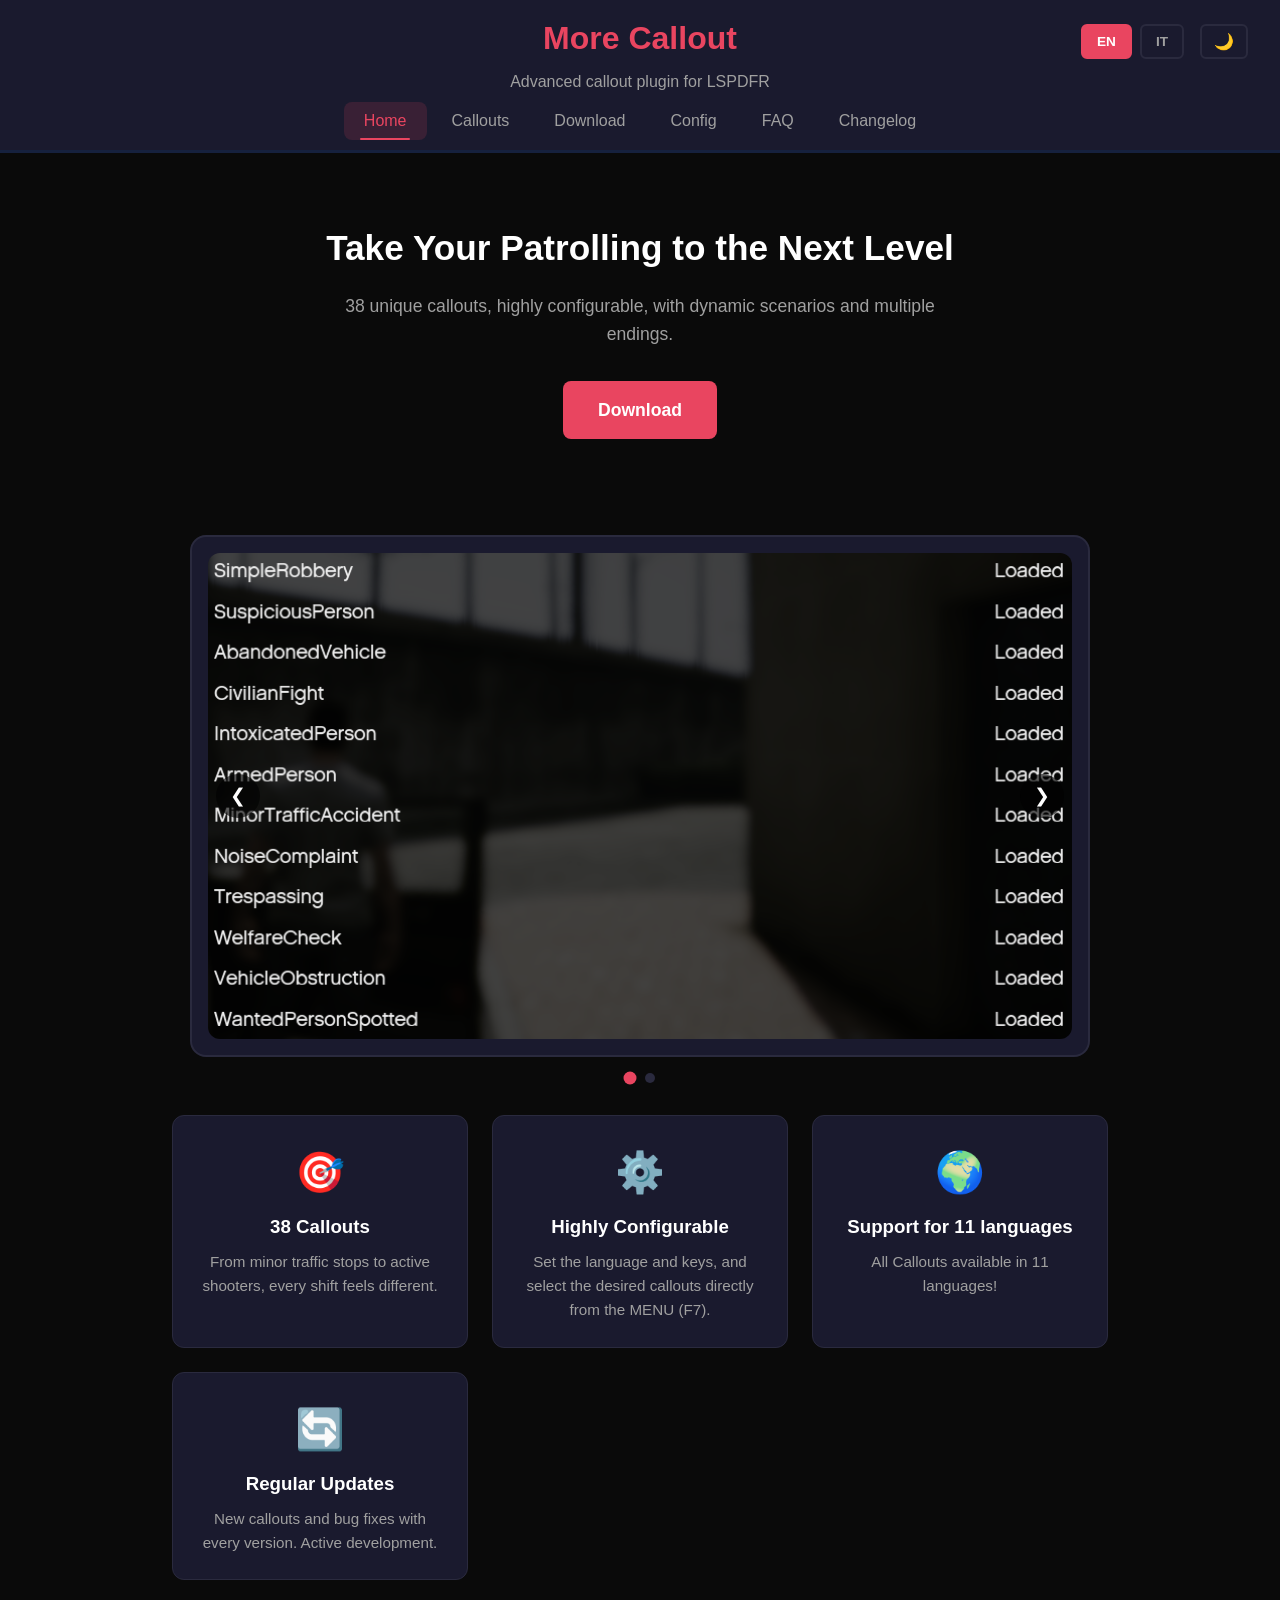
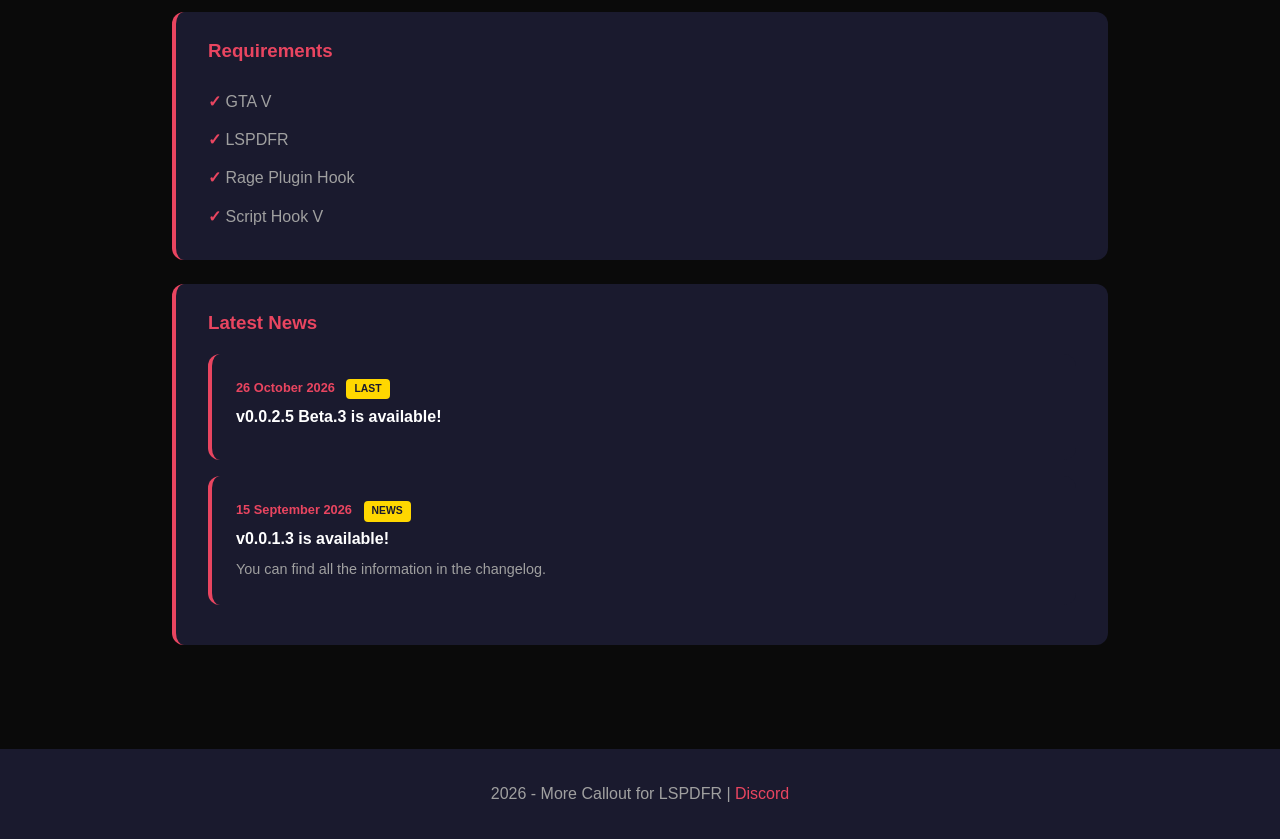
==== index.html @ 0a447006 "Update index.html" ====
<!DOCTYPE html>
<html lang="en">
<head>
    <meta charset="UTF-8">
    <meta name="viewport" content="width=device-width, initial-scale=1.0">
    <title>More Callout - LSPDFR Plugin</title>
    <link rel="icon" href="data:image/svg+xml,<svg xmlns='http://www.w3.org/2000/svg' viewBox='0 0 100 100'><text y='.9em' font-size='90'>🚔</text></svg>">
    <style>
        * { margin: 0; padding: 0; box-sizing: border-box; }
        :root {
            --bg-dark: #0a0a0a;
            --bg-card: #1a1a2e;
            --accent: #e94560;
            --accent-hover: #c73e54;
            --gold: #ffd700;
            --text: #e0e0e0;
            --text-muted: #a0a0a0;
            --border: #2a2a3e;
            --beta-warning: #f59e0b;
            --stable-green: #22c55e;
            --bg-light: #f5f5f7;
            --card-light: #ffffff;
            --text-light: #1a1a2e;
            --text-muted-light: #6b7280;
            --border-light: #e5e7eb;
        }
        [data-theme="light"] {
            --bg-dark: var(--bg-light);
            --bg-card: var(--card-light);
            --text: var(--text-light);
            --text-muted: var(--text-muted-light);
            --border: var(--border-light);
        }
        [data-theme="light"] .hero h2 { color: var(--text-light); }
        [data-theme="light"] .feature-box h3 { color: var(--text-light); }
        [data-theme="light"] .callout-name { color: var(--text-light); }
        [data-theme="light"] .download-version { color: var(--text-light); }
        [data-theme="light"] .changelog-section-title { color: var(--text-light); }
        [data-theme="light"] .code-block { background: #f0f0f5; border-color: #d1d5db; color: #374151; }
        [data-theme="light"] .gallery-placeholder { background: #f0f0f5; border-color: #d1d5db; }
        [data-theme="light"] .summary-box { background: #e8e8ed; }
        [data-theme="light"] .config-table th { background: #e8e8ed; }
        [data-theme="light"] .callout-tag { background: #e8e8ed; border-color: #d1d5db; }
        [data-theme="light"] .beta-banner { background: rgba(245, 158, 11, 0.08); }
        [data-theme="light"] .download-card:hover, [data-theme="light"] .feature-box:hover { box-shadow: 0 8px 25px rgba(0,0,0,0.1); }
        [data-theme="light"] header { border-bottom-color: #e5e7eb; }
        body {
            font-family: 'Segoe UI', Tahoma, Geneva, Verdana, sans-serif;
            background: var(--bg-dark);
            color: var(--text);
            line-height: 1.6;
            min-height: 100vh;
        }
        header {
            background: var(--bg-card);
            padding: 0.8rem 2rem 0.6rem 2rem;
            text-align: center;
            border-bottom: 3px solid #16213e;
            position: fixed;
            top: 0;
            left: 0;
            right: 0;
            z-index: 100;
            transform: translateY(0);
            transition: transform 0.35s ease, background 0.3s, padding 0.3s;
        }
        header h1 {
            font-size: 1.5rem;
            margin-bottom: 0.15rem;
        }
        header p {
            font-size: 0.85rem;
            margin-bottom: 0.2rem;
        }
        header nav {
            margin-top: 0.5rem;
        }
        header.hidden {
            transform: translateY(-100%);
        }
        header.scrolled {
            background: rgba(26, 26, 46, 0.95);
            backdrop-filter: blur(10px);
            padding: 0.6rem 2rem;
        }
        header.scrolled h1 {
            font-size: 1.4rem;
            margin-bottom: 0.1rem;
        }
        header.scrolled p {
            font-size: 0.8rem;
        }
        header.scrolled nav {
            margin-top: 0.4rem;
        }
        [data-theme="light"] header.scrolled {
            background: rgba(255, 255, 255, 0.95);
            border-bottom-color: #e5e7eb;
        }
        [data-theme="light"] header {
            border-bottom-color: #e5e7eb;
        }
        main {
            padding-top: 140px;
        }
        .scroll-top {
            position: fixed;
            bottom: 2rem;
            right: 2rem;
            width: 50px;
            height: 50px;
            border-radius: 50%;
            background: var(--accent);
            color: white;
            border: none;
            font-size: 1.3rem;
            cursor: pointer;
            display: flex;
            align-items: center;
            justify-content: center;
            opacity: 0;
            transform: translateY(20px);
            transition: all 0.3s ease;
            z-index: 99;
            box-shadow: 0 4px 15px rgba(233, 69, 96, 0.3);
        }
        .scroll-top.visible {
            opacity: 1;
            transform: translateY(0);
        }
        .scroll-top:hover {
            background: var(--accent-hover);
            transform: translateY(-3px);
            box-shadow: 0 6px 20px rgba(233, 69, 96, 0.4);
        }
        [data-theme="light"] .scroll-top {
            box-shadow: 0 4px 15px rgba(233, 69, 96, 0.2);
        }

        @media (max-width: 768px) {
            main { padding-top: 160px; }
        }
        header h1 { color: var(--accent); margin-bottom: 0.3rem; font-size: 2rem; }
        header p { color: var(--text-muted); font-size: 1rem; }
        .lang-switcher {
            position: absolute;
            top: 1.5rem;
            right: 2rem;
            display: flex;
            gap: 8px;
        }
        .lang-btn {
            background: transparent;
            border: 2px solid var(--border);
            color: var(--text-muted);
            padding: 6px 14px;
            border-radius: 6px;
            cursor: pointer;
            font-size: 0.85rem;
            font-weight: 600;
            transition: all 0.3s;
        }
        .lang-btn:hover { border-color: var(--accent); color: var(--accent); }
        .lang-btn.active { background: var(--accent); border-color: var(--accent); color: white; }
        nav {
            margin-top: 1.2rem;
            display: flex;
            justify-content: center;
            gap: 5px;
            flex-wrap: wrap;
        }
        .nav-btn {
            background: transparent;
            border: none;
            color: var(--text-muted);
            padding: 10px 20px;
            cursor: pointer;
            font-size: 1rem;
            font-weight: 500;
            border-radius: 8px;
            transition: all 0.3s;
            position: relative;
        }
        .nav-btn:hover { color: var(--accent); background: rgba(233, 69, 96, 0.1); }
        .nav-btn.active { color: var(--accent); background: rgba(233, 69, 96, 0.15); }
        .nav-btn.active::after {
            content: '';
            position: absolute;
            bottom: 0;
            left: 20%;
            right: 20%;
            height: 2px;
            background: var(--accent);
            border-radius: 2px;
        }
        main { max-width: 1000px; margin: 0 auto; padding: 2rem; }
        .section { display: none; animation: fadeIn 0.4s ease; }
        .section.active { display: block; }
        @keyframes fadeIn {
            from { opacity: 0; transform: translateY(10px); }
            to { opacity: 1; transform: translateY(0); }
        }
        .card {
            background: var(--bg-card);
            border-radius: 12px;
            padding: 1.5rem 2rem;
            margin: 1.5rem 0;
            border-left: 4px solid var(--accent);
        }
        .card h2, .card h3 { color: var(--accent); margin-bottom: 1rem; }
        .card p, .card li { color: var(--text-muted); }
        .hero { text-align: center; padding: 3rem 1rem; }
        .hero h2 { font-size: 2.2rem; color: #fff; margin-bottom: 1rem; }
        .hero p { color: var(--text-muted); font-size: 1.1rem; max-width: 600px; margin: 0 auto 2rem; }
        .btn-download {
            display: inline-block;
            background: var(--accent);
            color: white;
            padding: 15px 35px;
            text-decoration: none;
            border-radius: 8px;
            font-weight: bold;
            font-size: 1.1rem;
            transition: background 0.3s;
        }
        .btn-download:hover { background: var(--accent-hover); }
        .features-grid {
            display: grid;
            grid-template-columns: repeat(auto-fit, minmax(250px, 1fr));
            gap: 1.5rem;
            margin-top: 2rem;
        }
        .feature-box {
            background: var(--bg-card);
            padding: 1.5rem;
            border-radius: 12px;
            text-align: center;
            border: 1px solid var(--border);
            transition: transform 0.3s, border-color 0.3s;
        }
        .feature-box:hover { transform: translateY(-5px); border-color: var(--accent); }
        .feature-box .icon { font-size: 2.5rem; margin-bottom: 0.5rem; }
        .feature-box h3 { color: #fff; margin-bottom: 0.5rem; }
        .feature-box p { color: var(--text-muted); font-size: 0.95rem; }
        .requirements { margin-top: 2rem; }
        .requirements ul { list-style: none; padding: 0; }
        .requirements li { padding: 0.4rem 0; color: var(--text-muted); }
        .requirements li::before { content: "✓ "; color: var(--accent); font-weight: bold; }
        .category {
            margin: 2rem 0;
            padding: 1.5rem 2rem;
            background: var(--bg-card);
            border-radius: 12px;
            border-left: 4px solid var(--accent);
        }
        .category h2 {
            color: var(--accent);
            margin-bottom: 1.2rem;
            font-size: 1.3rem;
            display: flex;
            align-items: center;
            gap: 10px;
        }
        .category h2 .count {
            background: var(--accent);
            color: white;
            padding: 2px 10px;
            border-radius: 20px;
            font-size: 0.8rem;
        }
        .callout {
            padding: 0.9rem 0;
            border-bottom: 1px solid var(--border);
            display: flex;
            gap: 12px;
            align-items: flex-start;
        }
        .callout:last-child { border-bottom: none; }
        .callout-icon { color: var(--accent); font-size: 1.1rem; min-width: 22px; text-align: center; margin-top: 2px; }
        .callout-content { flex: 1; }
        .callout-name { font-weight: 600; color: #fff; font-size: 1rem; margin-bottom: 2px; }
        .callout-desc { color: var(--text-muted); font-size: 0.9rem; }
        .callout.new .callout-name { color: var(--gold); }
        .callout.new .callout-icon { color: var(--gold); }
        .badge-new {
            display: inline-block;
            background: var(--gold);
            color: #1a1a2e;
            padding: 1px 8px;
            border-radius: 4px;
            font-size: 0.65rem;
            font-weight: bold;
            margin-left: 8px;
            vertical-align: middle;
            text-transform: uppercase;
        }
        .summary-box {
            text-align: center;
            padding: 2rem;
            background: #16213e;
            border-radius: 12px;
            margin-bottom: 2rem;
        }
        .summary-box .total { color: var(--accent); font-size: 2.5rem; font-weight: bold; }
        .version {
            margin: 2rem 0;
            padding: 1.5rem 2rem;
            background: var(--bg-card);
            border-radius: 12px;
            border-left: 4px solid var(--accent);
        }
        .version.latest { border-left-color: var(--gold); }
        .version-header {
            display: flex;
            align-items: center;
            gap: 12px;
            margin-bottom: 1rem;
            flex-wrap: wrap;
        }
        .version-number { font-size: 1.3rem; font-weight: bold; color: var(--accent); }
        .version.latest .version-number { color: var(--gold); }
        .badge-latest {
            background: var(--gold);
            color: #1a1a2e;
            padding: 2px 10px;
            border-radius: 20px;
            font-size: 0.75rem;
            font-weight: bold;
        }
        .changelog-section-title {
            color: #fff;
            font-weight: 600;
            margin: 1.2rem 0 0.6rem 0;
            font-size: 1rem;
            display: flex;
            align-items: center;
            gap: 8px;
        }
        .feature-list, .fix-list, .fix { list-style: none; padding-left: 0; }
        .feature-list li, .fix-list li, .fix li {
            padding: 0.4rem 0 0.4rem 1.5rem;
            position: relative;
            color: var(--text-muted);
            font-size: 0.95rem;
        }
        .feature-list li::before { content: "✅"; position: absolute; left: 0; }
        .fix-list li::before { content: "🔧"; position: absolute; left: 0; }
        .callout-grid { display: flex; flex-wrap: wrap; gap: 8px; margin-top: 0.5rem; }
        .callout-tag {
            display: inline-block;
            background: #16213e;
            color: var(--accent);
            padding: 3px 12px;
            border-radius: 6px;
            font-size: 0.9rem;
            font-weight: 600;
            border: 1px solid var(--border);
        }
        .config-section h3 { color: var(--accent); margin: 1.5rem 0 0.8rem; font-size: 1.2rem; }
        .config-table {
            width: 100%;
            border-collapse: collapse;
            margin: 1rem 0;
            font-size: 0.95rem;
        }
        .config-table th, .config-table td {
            padding: 12px 15px;
            text-align: left;
            border-bottom: 1px solid var(--border);
        }
        .config-table th { background: #16213e; color: var(--accent); font-weight: 600; }
        .config-table td { color: var(--text-muted); }
        .config-table tr:hover td { background: rgba(233, 69, 96, 0.05); }
        .code-block {
            background: #0d0d1a;
            border: 1px solid var(--border);
            border-radius: 8px;
            padding: 1rem 1.5rem;
            font-family: 'Consolas', 'Monaco', monospace;
            font-size: 0.9rem;
            color: #c0c0c0;
            overflow-x: auto;
            margin: 1rem 0;
            white-space: pre;
        }
        footer {
            text-align: center;
            padding: 2rem;
            background: var(--bg-card);
            margin-top: 3rem;
            color: var(--text-muted);
        }
        footer a { color: var(--accent); text-decoration: none; }

        .theme-toggle {
            background: transparent;
            border: 2px solid var(--border);
            color: var(--text-muted);
            padding: 6px 12px;
            border-radius: 6px;
            cursor: pointer;
            font-size: 1rem;
            font-weight: 600;
            transition: all 0.3s;
            margin-left: 8px;
        }
        .theme-toggle:hover { border-color: var(--accent); color: var(--accent); }
        [data-theme="light"] .theme-toggle { border-color: var(--border-light); }

        .reveal {
            opacity: 0;
            transform: translateY(30px);
            transition: all 0.6s ease-out;
        }
        .reveal.active {
            opacity: 1;
            transform: translateY(0);
        }
        .reveal-delay-1 { transition-delay: 0.1s; }
        .reveal-delay-2 { transition-delay: 0.2s; }
        .reveal-delay-3 { transition-delay: 0.3s; }

        .faq-item {
            background: var(--bg-card);
            border-radius: 12px;
            margin-bottom: 1rem;
            border: 1px solid var(--border);
            overflow: hidden;
            transition: all 0.3s;
        }
        .faq-item:hover { border-color: var(--accent); }
        .faq-question {
            padding: 1.2rem 1.5rem;
            cursor: pointer;
            display: flex;
            justify-content: space-between;
            align-items: center;
            font-weight: 600;
            color: #fff;
            transition: color 0.3s;
        }
        .faq-question:hover { color: var(--accent); }
        .faq-icon { transition: transform 0.3s; font-size: 1.2rem; }
        .faq-item.open .faq-icon { transform: rotate(180deg); }
        .faq-answer {
            max-height: 0;
            overflow: hidden;
            transition: max-height 0.4s ease, padding 0.4s ease;
            padding: 0 1.5rem;
            color: var(--text-muted);
            line-height: 1.6;
        }
        .faq-item.open .faq-answer {
            max-height: 300px;
            padding: 0 1.5rem 1.2rem 1.5rem;
        }
        [data-theme="light"] .faq-question { color: var(--text-light); }

        .news-card {
            background: var(--bg-card);
            border-radius: 12px;
            padding: 1.5rem;
            border-left: 4px solid var(--accent);
            margin-bottom: 1rem;
            transition: all 0.3s;
        }
        .news-card:hover { transform: translateX(5px); border-left-width: 6px; }
        .news-date {
            font-size: 0.8rem;
            color: var(--accent);
            font-weight: 600;
            margin-bottom: 0.3rem;
        }
        .news-title {
            font-weight: 600;
            color: #fff;
            margin-bottom: 0.4rem;
        }
        .news-desc { color: var(--text-muted); font-size: 0.9rem; }
        [data-theme="light"] .news-title { color: var(--text-light); }
        .news-badge {
            display: inline-block;
            background: var(--gold);
            color: #1a1a2e;
            padding: 2px 8px;
            border-radius: 4px;
            font-size: 0.65rem;
            font-weight: bold;
            margin-left: 8px;
            text-transform: uppercase;
        }

        .gallery-section {
            margin-top: 3rem;
            max-width: 900px;
            margin-left: auto;
            margin-right: auto;
        }
        .gallery-main {
            background: var(--bg-card);
            border-radius: 16px;
            padding: 1rem;
            border: 2px solid var(--border);
            transition: border-color 0.3s;
            position: relative;
            display: flex;
            align-items: center;
            justify-content: center;
        }
        .gallery-main:hover {
            border-color: var(--accent);
        }
        .gallery-img {
            width: 100%;
            border-radius: 12px;
            display: block;
            aspect-ratio: 16/9;
            object-fit: cover;
        }
        .gallery-placeholder {
            background: #0d0d1a;
            border-radius: 12px;
            border: 2px dashed var(--border);
        }
        .gallery-arrow {
            position: absolute;
            top: 50%;
            transform: translateY(-50%);
            background: rgba(0,0,0,0.6);
            color: white;
            border: none;
            width: 44px;
            height: 44px;
            border-radius: 50%;
            font-size: 1.2rem;
            cursor: pointer;
            display: flex;
            align-items: center;
            justify-content: center;
            transition: all 0.3s;
            z-index: 10;
        }
        .gallery-arrow:hover {
            background: var(--accent);
            transform: translateY(-50%) scale(1.1);
        }
        .gallery-prev { left: 1.5rem; }
        .gallery-next { right: 1.5rem; }
        .gallery-dots {
            display: flex;
            gap: 10px;
            justify-content: center;
            margin-top: 1rem;
        }
        .dot {
            width: 10px;
            height: 10px;
            border-radius: 50%;
            background: var(--border);
            cursor: pointer;
            transition: all 0.3s;
        }
        .dot:hover {
            background: var(--accent);
            opacity: 0.7;
        }
        .dot.active {
            background: var(--accent);
            transform: scale(1.3);
        }

        @media (max-width: 768px) {
            .lang-switcher { position: static; justify-content: center; margin-bottom: 1rem; }
            header { padding: 1rem; }
            header h1 { font-size: 1.5rem; }
            .nav-btn { padding: 8px 14px; font-size: 0.9rem; }
            main { padding: 1rem; }
            .category, .version, .card { padding: 1rem; }
            section[id] { padding-top: 160px !important; }
        }
    
        .download-tabs {
            display: flex;
            gap: 4px;
            margin-bottom: 1.5rem;
            border-bottom: 1px solid var(--border);
        }
        .download-tab {
            padding: 12px 24px;
            font-size: 1rem;
            font-weight: 600;
            color: var(--text-muted);
            background: transparent;
            border: none;
            border-bottom: 3px solid transparent;
            cursor: pointer;
            transition: all 0.3s;
            position: relative;
        }
        .download-tab:hover { color: var(--accent); }
        .download-tab.active { color: var(--accent); border-bottom-color: var(--accent); }
        .download-panel { display: none; }
        .download-panel.active { display: block; animation: fadeIn 0.4s ease; }
        .beta-banner {
            background: rgba(245, 158, 11, 0.1);
            border: 1px solid rgba(245, 158, 11, 0.3);
            border-radius: 12px;
            padding: 1rem 1.5rem;
            display: flex;
            align-items: center;
            gap: 12px;
            margin-bottom: 1.5rem;
        }
        .beta-banner-icon { font-size: 1.5rem; flex-shrink: 0; }
        .beta-banner-text { font-size: 0.95rem; color: var(--text-muted); line-height: 1.5; }
        .beta-banner-text strong { color: #f59e0b; }
        .download-grid {
            display: grid;
            grid-template-columns: repeat(auto-fit, minmax(280px, 1fr));
            gap: 1.5rem;
        }
        .download-card {
            background: var(--bg-card);
            border-radius: 12px;
            padding: 1.5rem;
            border: 1px solid var(--border);
            transition: all 0.3s;
        }
        .download-card:hover { transform: translateY(-3px); border-color: var(--accent); }
        .download-card.stable { border-left: 4px solid var(--stable-green); }
        .download-card.beta { border-left: 4px solid var(--beta-warning); }
        .download-card-header {
            display: flex;
            align-items: center;
            justify-content: space-between;
            margin-bottom: 0.8rem;
        }
        .download-version { font-size: 1.2rem; font-weight: 700; color: #fff; }
        .download-badge {
            font-size: 0.7rem; font-weight: 700; text-transform: uppercase;
            padding: 4px 12px; border-radius: 20px; letter-spacing: 0.5px;
        }
        .download-badge.stable { background: rgba(34, 197, 94, 0.15); color: var(--stable-green); }
        .download-badge.beta { background: rgba(245, 158, 11, 0.15); color: var(--beta-warning); }
        .download-meta { font-size: 0.85rem; color: var(--text-muted); margin-bottom: 1rem; }
        .file-list { list-style: none; padding: 0; margin: 0; }
        .file-item {
            display: flex; align-items: center; justify-content: space-between;
            padding: 0.6rem 0; border-bottom: 1px solid var(--border);
            font-size: 0.9rem; color: var(--text-muted);
        }
        .file-item:last-child { border-bottom: none; }
        .file-name { display: flex; align-items: center; gap: 10px; }
        .file-icon { font-size: 1.1rem; }
        .file-size { color: var(--text-muted); font-size: 0.8rem; opacity: 0.7; }
        .btn-download-card {
            display: inline-flex; align-items: center; gap: 8px;
            margin-top: 1rem; padding: 10px 20px; border-radius: 8px;
            font-size: 0.9rem; font-weight: 600; text-decoration: none;
            border: 2px solid var(--accent); color: var(--accent);
            background: transparent; transition: all 0.3s; cursor: pointer;
        }
        .btn-download-card:hover { background: var(--accent); color: white; }
        .btn-download-card.stable { border-color: var(--stable-green); color: var(--stable-green); }
        .btn-download-card.stable:hover { background: var(--stable-green); color: white; }
        .btn-download-card.beta { border-color: var(--beta-warning); color: var(--beta-warning); }
        .btn-download-card.beta:hover { background: var(--beta-warning); color: #1a1a2e; }

        .search-bar-wrapper {
            margin-bottom: 1.5rem;
            position: relative;
        }
        .search-bar {
            width: 100%;
            padding: 12px 18px 12px 44px;
            border: 2px solid var(--border);
            border-radius: 10px;
            background: var(--bg-card);
            color: var(--text);
            font-size: 1rem;
            font-family: inherit;
            transition: all 0.3s;
            outline: none;
        }
        .search-bar:focus {
            border-color: var(--accent);
            box-shadow: 0 0 0 3px rgba(233, 69, 96, 0.15);
        }
        .search-bar::placeholder {
            color: var(--text-muted);
            opacity: 0.7;
        }
        .search-bar-icon {
            position: absolute;
            left: 16px;
            top: 50%;
            transform: translateY(-50%);
            color: var(--text-muted);
            font-size: 1.1rem;
            pointer-events: none;
        }
        .search-bar-wrapper:focus-within .search-bar-icon {
            color: var(--accent);
        }
        .search-results-count {
            font-size: 0.85rem;
            color: var(--text-muted);
            margin-top: 0.5rem;
            padding-left: 4px;
        }
        .search-highlight {
            background: rgba(233, 69, 96, 0.25);
            border-radius: 3px;
            padding: 0 2px;
        }
        .callout.hidden, .faq-item.hidden {
            display: none !important;
        }
        .category.no-results {
            display: none !important;
        }
        .no-search-results {
            text-align: center;
            padding: 3rem 1rem;
            color: var(--text-muted);
        }
        .no-search-results-icon {
            font-size: 3rem;
            margin-bottom: 0.5rem;
            opacity: 0.5;
        }
        [data-theme="light"] .search-bar {
            background: var(--card-light);
            color: var(--text-light);
        }
</style>
<base target="_blank">
</head>
<body>

<header>
    <div class="lang-switcher">
        <button class="lang-btn active" data-lang="en" onclick="setLang('en')">EN</button>
        <button class="lang-btn" data-lang="it" onclick="setLang('it')">IT</button>
        <button class="theme-toggle" onclick="toggleTheme()" title="Toggle Dark/Light Mode">🌙</button>
    </div>
    <h1>More Callout</h1>
    <p data-en="Advanced callout plugin for LSPDFR" data-it="Plugin callout avanzato per LSPDFR">Advanced callout plugin for LSPDFR</p>
    <nav>
        <button class="nav-btn active" onclick="showSection('home', this)" data-en="Home" data-it="Home">Home</button>
        <button class="nav-btn" onclick="showSection('callouts', this)" data-en="Callouts" data-it="Chiamate">Callouts</button>
        <button class="nav-btn" onclick="showSection('download', this)" data-en="Download" data-it="Download">Download</button>
        <button class="nav-btn" onclick="showSection('config', this)" data-en="Config" data-it="Configurazione">Config</button>
        <button class="nav-btn" onclick="showSection('faq', this)" data-en="FAQ" data-it="FAQ">FAQ</button>
        <button class="nav-btn" onclick="showSection('changelog', this)" data-en="Changelog" data-it="Changelog">Changelog</button>
    </nav>
</header>

<main>

<!-- HOME SECTION -->
<section id="home" class="section active" style="padding-top: 140px;">
    <div class="hero">
        <h2 data-en="Take Your Patrolling to the Next Level" data-it="Porta il Tuo Pattugliamento al Livello Successivo">Take Your Patrolling to the Next Level</h2>
        <p data-en="31 unique callouts, highly configurable, with dynamic scenarios and multiple endings." data-it="31 callout unici, altamente configurabili, con scenari dinamici e finali multipli.">38 unique callouts, highly configurable, with dynamic scenarios and multiple endings.</p>
        <a href="#download" class="btn-download" onclick="showSection('download', document.querySelector('.nav-btn[onclick*=download]')); return false;" data-en="Download" data-it="Scarica">Download</a>
    </div>

    <!-- SCREENSHOT GALLERY -->
    <div class="gallery-section">
        <div class="gallery-main">
            <button class="gallery-arrow gallery-prev" onclick="prevScreenshot()">&#10094;</button>
            <img src="screenshot1.png" alt="MoreCallout gameplay screenshot" class="gallery-img" id="mainScreenshot">
            <button class="gallery-arrow gallery-next" onclick="nextScreenshot()">&#10095;</button>
        </div>
        <div class="gallery-dots">
            <span class="dot active" onclick="goToScreenshot(0)"></span>
            <span class="dot" onclick="goToScreenshot(1)"></span>
        </div>
    </div>
    <div class="features-grid">
        <div class="feature-box reveal">
            <div class="icon">🎯</div>
            <h3 data-en="20 Callouts" data-it="20 Callout">38 Callouts</h3>
            <p data-en="From minor traffic stops to active shooters, every shift feels different." data-it="Da semplici fermate a sparatorie, ogni turno e diverso.">From minor traffic stops to active shooters, every shift feels different.</p>
        </div>
        <div class="feature-box reveal">
            <div class="icon">⚙️</div>
            <h3 data-en="Highly Configurable" data-it="Altamente Configurabile">Highly Configurable</h3>
            <p data-en="Set the language and keys, and select the desired callouts directly from the MENU (F7)." data-it="Imposta la lingua e i tasti, e scegli i callout desiderati direttamente dal MENU (F7)">Set the language and keys, and select the desired callouts directly from the MENU (F7).</p>
        </div>
        <div class="feature-box reveal">
            <div class="icon">🌍</div>
            <h3 data-en="Support for 11 languages" data-it="Supporto di 11 lingue">Support for 11 languages</h3>
            <p data-en="All Callouts available in 11 languages!" data-it="Tutte le chiamate sono disponibili in 11 lingue!">All Callouts available in 11 languages!</p>
        </div>
        <div class="feature-box reveal">
            <div class="icon">🔄</div>
            <h3 data-en="Regular Updates" data-it="Aggiornamenti Regolari">Regular Updates</h3>
            <p data-en="New callouts and bug fixes with every version. Active development." data-it="Nuovi callout e bug fix ad ogni versione. Sviluppo attivo.">New callouts and bug fixes with every version. Active development.</p>
        </div>
    </div>
    <div class="card requirements">
        <h3 data-en="Requirements" data-it="Requisiti">Requirements</h3>
        <ul>
            <li>GTA V</li>
            <li>LSPDFR</li>
            <li>Rage Plugin Hook</li>
            <li>Script Hook V</li>
        </ul>
    </div>

    <!-- NEWS FEED -->
     <div class="card reveal">    
         <div class="news-cardl">
            <h3 data-en="Latest News" data-it="Ultime Novità">Latest News</h3>
         </div>

          <div class="news-card">
            <div class="news-date">26 October 2026 <span class="news-badge">LAST</span></div>
            <div class="news-title" data-en="v0.0.2.5 Beta.3 is available!" data-it="v0.0.2.5 Beta.3 è disponibile!">v0.0.2.5 Beta.3 is available!</div>
            <div class="news-desc" data-en="" data-it=""></div>
        </div>
         
          <div class="news-card">
            <div class="news-date">15 September 2026 <span class="news-badge">NEWS</span></div>
            <div class="news-title" data-en="v0.0.1.3 is available!" data-it="v0.0.1.3 è disponibile!">v0.0.1.3 is available!</div>
            <div class="news-desc" data-en="You can find all the information in the changelog." data-it="Tutte le informazioni le trovate nel changelog.">You can find all the information in the changelog.</div>
        </div>
         
    </div>
</section>

<!-- CALLOUTS SECTION -->
<section id="callouts" class="section" style="padding-top: 140px;">
    <div class="summary-box">
        <h3 data-en="Total Available Callouts" data-it="Totale Chiamate Disponibili">Total Available Callouts</h3>
        <div class="total">48</div>
    </div>

    <!-- SEARCH BAR -->
    <div class="search-bar-wrapper">
        <span class="search-bar-icon">🔍</span>
        <input type="text" class="search-bar" id="calloutSearch" placeholder="Search callouts..." data-en="Search callouts..." data-it="Cerca callout..." oninput="filterCallouts(this.value)">
        <div class="search-results-count" id="calloutSearchResults"></div>
    </div>

    <div class="category reveal">
        <h2>📋 <span data-en="Active Callouts" data-it="Chiamate Attive">Active Callouts</span> <span class="count">48</span></h2>
        
<div class="callout"><div class="callout-icon">📌</div><div class="callout-content"><div class="callout-name">Hit and Run <span style="color: #ffd700; font-weight: bold;">LAST</span></div><div class="callout-desc" data-en="A driver causes an accident and flees the scene. Provide first aid to the victim, collect witness testimonies, and search for the suspect vehicle." data-it="Un automobilista provoca un incidente e fugge. Soccorri il ferito, raccogli la testimonianza e cerca il veicolo responsabile.">A driver causes an accident and flees the scene. Provide first aid to the victim, collect witness testimonies, and search for the suspect vehicle.</div></div></div>
<div class="callout"><div class="callout-icon">📌</div><div class="callout-content"><div class="callout-name">Burglary Alarm <span style="color: #ffd700; font-weight: bold;">LAST</span></div><div class="callout-desc" data-en="Respond to a triggered burglary alarm. Inspect entrances and question anyone on scene—it could be a false alarm, the property owner, or a burglar." data-it="Intervieni per un allarme antifurto. Controlla gli accessi e le persone presenti: potrebbe essere un falso allarme, il proprietario oppure un ladro.">Respond to a triggered burglary alarm. Inspect entrances and question anyone on scene—it could be a false alarm, the property owner, or a burglar.</div></div></div>
<div class="callout"><div class="callout-icon">📌</div><div class="callout-content"><div class="callout-name">Hostage Situation <span style="color: #ffd700; font-weight: bold;">LAST</span></div><div class="callout-desc" data-en="An armed suspect is holding a civilian hostage. Attempt to negotiate a peaceful release through dialogue and de-escalate the threat." data-it="Un sospettato armato tiene una persona in ostaggio. Cerca di ottenere la liberazione attraverso il dialogo e metti in sicurezza la situazione.">An armed suspect is holding a civilian hostage. Attempt to negotiate a peaceful release through dialogue and de-escalate the threat.</div></div></div>
<div class="callout"><div class="callout-icon">📌</div><div class="callout-content"><div class="callout-name">Suspected Illegal Immigrant Transport <span style="color: #ffd700; font-weight: bold;">LAST</span></div><div class="callout-desc" data-en="Pursue a suspicious van. Once stopped, inspect the passengers in the back, hear their statements, and investigate the transport circumstances." data-it="Insegui un furgone sospetto. Dopo aver fermato il conducente, controlla i passeggeri nel retro, ascolta le loro versioni e verifica le circostanze del trasporto.">Pursue a suspicious van. Once stopped, inspect the passengers in the back, hear their statements, and investigate the transport circumstances.</div></div></div>
<div class="callout"><div class="callout-icon">📌</div><div class="callout-content"><div class="callout-name">Harassing Homeless Person <span style="color: #ffd700; font-weight: bold;">LAST</span></div><div class="callout-desc" data-en="Respond to a report of a homeless person harassing a passerby. Listen to both individuals and a witness before taking appropriate action." data-it="Una segnalazione riguarda un senzatetto che avrebbe molestato un passante. Ascolta entrambe le persone e un testimone prima di decidere come intervenire.">Respond to a report of a homeless person harassing a passerby. Listen to both individuals and a witness before taking appropriate action.</div></div></div>
<div class="callout"><div class="callout-icon">📌</div><div class="callout-content"><div class="callout-name">Homeless Person Harassed <span style="color: #ffd700; font-weight: bold;">LAST</span></div><div class="callout-desc" data-en="A homeless person reports being harassed. Reconstruct the event, protect the victim, and handle the perpetrator." data-it="Un senzatetto riferisce di essere molestato. Ricostruisci l’accaduto, proteggi la persona coinvolta e gestisci il responsabile.">A homeless person reports being harassed. Reconstruct the event, protect the victim, and handle the perpetrator.</div></div></div>
<div class="callout"><div class="callout-icon">📌</div><div class="callout-content"><div class="callout-name">Serious Traffic Accident <span style="color: #ffd700; font-weight: bold;">LAST</span></div><div class="callout-desc" data-en="A severe traffic accident involving two vehicles and injured persons. Assist victims, call for medical assistance, and inspect the wreckage." data-it="Un grave incidente coinvolge due veicoli e persone ferite. Assisti le vittime, richiedi i sanitari ed esamina i mezzi.">A severe traffic accident involving two vehicles and injured persons. Assist victims, call for medical assistance, and inspect the wreckage.</div></div></div>
<div class="callout"><div class="callout-icon">📌</div><div class="callout-content"><div class="callout-name">Arson <span style="color: #ffd700; font-weight: bold;">LAST</span></div><div class="callout-desc" data-en="Respond to an intentional fire. Coordinate emergency responses, gather intelligence, and search for the fleeing arson suspect." data-it="Intervieni su un incendio doloso. Coordina la gestione dell’emergenza, raccogli informazioni e cerca il sospettato allontanatosi dalla scena.">Respond to an intentional fire. Coordinate emergency responses, gather intelligence, and search for the fleeing arson suspect.</div></div></div>
<div class="callout"><div class="callout-icon">📌</div><div class="callout-content"><div class="callout-name">Reported Explosion <span style="color: #ffd700; font-weight: bold;">LAST</span></div><div class="callout-desc" data-en="Arrive at the scene of an explosion featuring damaged vehicles and casualties. Prioritize life-saving assistance, inspect the blast area, and complete the report." data-it="Raggiungi il luogo di un’esplosione con un veicolo danneggiato e feriti. Dai priorità ai soccorsi, poi esamina la scena e completa il rapporto.">Arrive at the scene of an explosion featuring damaged vehicles and casualties. Prioritize life-saving assistance, inspect the blast area, and complete the report.</div></div></div>
<div class="callout"><div class="callout-icon">📌</div><div class="callout-content"><div class="callout-name">Firefighters Under Fire <span style="color: #ffd700; font-weight: bold;">LAST</span></div><div class="callout-desc" data-en="An arsonist lured firefighters into an ambush and opened fire. Neutralize the hostile, protect the crew, and assist injured personnel." data-it="Un piromane ha attirato i vigili del fuoco con un incendio e li sta attaccando. Neutralizza la minaccia, proteggi la squadra e soccorri il pompiere ferito.">An arsonist lured firefighters into an ambush and opened fire. Neutralize the hostile, protect the crew, and assist injured personnel.</div></div></div>
<div class="callout"><div class="callout-icon">📌</div><div class="callout-content"><div class="callout-name">Stolen Emergency Vehicle <span style="color: #ffd700; font-weight: bold;"></span></div><div class="callout-desc" data-en="Locate and recover stolen emergency vehicles (ambulances, fire trucks, or police cars)." data-it="Rintraccia e recupera veicoli di emergenza rubati (ambulanze, camion dei pompieri o auto della polizia).">Locate and recover stolen emergency vehicles (ambulances, fire trucks, or police cars).</div></div></div>
<div class="callout"><div class="callout-icon">📌</div><div class="callout-content"><div class="callout-name">Abandoned Vehicle <span style="color: #ffd700; font-weight: bold;"></span></div><div class="callout-desc" data-en="Inspect abandoned vehicles, check if reported stolen, and log results." data-it="Ispeziona veicoli abbandonati, verifica se risultano rubati e registra i risultati.">Inspect abandoned vehicles, check if reported stolen, and log results.</div></div></div>
<div class="callout"><div class="callout-icon">📌</div><div class="callout-content"><div class="callout-name">Stolen Vehicle <span style="color: #ffd700; font-weight: bold;"></span></div><div class="callout-desc" data-en="Track down a stolen vehicle and order the driver to pull over." data-it="Rintraccia un veicolo rubato e ordina al conducente di accostare.">Track down a stolen vehicle and order the driver to pull over.</div></div></div>
<div class="callout"><div class="callout-icon">📌</div><div class="callout-content"><div class="callout-name">Food Poisoning <span style="color: #ff4d4d; font-weight: bold;"></span></div><div class="callout-desc" data-en="Respond to a local establishment reporting severe food poisoning cases, assist medical responders, and investigate potential health code violations." data-it="Intervieni presso un locale a seguito di casi di intossicazione alimentare grave, assisti i soccorsi medici e indaga su potenziali violazioni delle norme igienico-sanitarie.">Respond to a local establishment reporting severe food poisoning cases, assist medical responders, and investigate potential health code violations.</div></div></div>
<div class="callout"><div class="callout-icon">📌</div><div class="callout-content"><div class="callout-name">Stalking case <span style="color: #ff4d4d; font-weight: bold;"></span></div><div class="callout-desc" data-en="Investigate a report from a victim being harassed or followed, identify the stalker, and ensure the safety of the individual." data-it="Indaga sulla segnalazione di una vittima molestata o seguita, identifica lo stalker e garantisci la sicurezza della persona.">Investigate a report from a victim being harassed or followed, identify the stalker, and ensure the safety of the individual.</div></div></div>
<div class="callout"><div class="callout-icon">📌</div><div class="callout-content"><div class="callout-name">Person who paints graffiti <span style="color: #ff4d4d; font-weight: bold;"></span></div><div class="callout-desc" data-en="A report of vandalism in progress on public or private property; locate the tagger and prevent further damage." data-it="Segnalazione di un atto di vandalismo in corso su una proprietà pubblica o privata; individua il writer e previeni ulteriori danni.">A report of vandalism in progress on public or private property; locate the tagger and prevent further damage.</div></div></div>
<div class="callout"><div class="callout-icon">📌</div><div class="callout-content"><div class="callout-name">Suspicious person near the airport <span style="color: #ff4d4d; font-weight: bold;"></span></div><div class="callout-desc" data-en="Respond to a security alert regarding an individual loitering or acting suspiciously near restricted airport grounds." data-it="Rispondi a un allarme di sicurezza riguardante un individuo che si aggira con atteggiamento sospetto nei pressi delle aree riservate dell'aeroporto.">Respond to a security alert regarding an individual loitering or acting suspiciously near restricted airport grounds.</div></div></div>
<div class="callout"><div class="callout-icon">📌</div><div class="callout-content"><div class="callout-name">Train Accident</div><div class="callout-desc" data-en="Two possible scenarios—a collision with a car at a level crossing or a derailment involving multiple injuries." data-it="Due possibili scenari: una collisione con un'auto a un passaggio a livello o un deragliamento con feriti multipli.">Two possible scenarios—a collision with a car at a level crossing or a derailment involving multiple injuries.</div></div></div>
<div class="callout"><div class="callout-icon">📌</div><div class="callout-content"><div class="callout-name">Aggressive dog</div><div class="callout-desc" data-en="Respond to a report of an aggressive dog; speak with the owner and try to calm the animal down." data-it="Rispondi alla segnalazione di un cane aggressivo; parla con il proprietario e cerca di calmare l'animale.">Respond to a report of an aggressive dog; speak with the owner and try to calm the animal down.</div></div></div>
<div class="callout"><div class="callout-icon">📌</div><div class="callout-content"><div class="callout-name">Stolen Military Veichle</div><div class="callout-desc" data-en="Recover a stolen military vehicle. The driver may surrender or attempt to flee." data-it="Recupera un veicolo militare rubato. Il guidatore potrebbe arrendersi o tentare la fuga.">Recover a stolen military vehicle. The driver may surrender or attempt to flee.</div></div></div>
<div class="callout"><div class="callout-icon">📌</div><div class="callout-content"><div class="callout-name">Small plane crash</div><div class="callout-desc" data-en="Reach the crash site of a small plane and provide aid to the pilot and any passengers." data-it="Raggiungi il luogo dell'incidente di un piccolo aereo e presta soccorso al pilota e agli eventuali passeggeri.">Reach the crash site of a small plane and provide aid to the pilot and any passengers.</div></div></div>
<div class="callout"><div class="callout-icon">📌</div><div class="callout-content"><div class="callout-name">Bomb Threat</div><div class="callout-desc" data-en="A high-risk emergency: respond to the location, evacuate and secure the perimeter, locate the suspicious package, and coordinate with bomb disposal units to neutralize the threat before it's too late." data-it="Un'emergenza ad alto rischio: recati sul posto, evacua e metti in sicurezza il perimetro, individua il pacco sospetto e coordinati con gli artificieri per neutralizzare la minaccia prima che sia troppo tardi.">A high-risk emergency: respond to the location, evacuate and secure the perimeter, locate the suspicious package, and coordinate with bomb disposal units to neutralize the threat before it's too late.</div></div></div>
<div class="callout"><div class="callout-icon">📌</div><div class="callout-content"><div class="callout-name">Domestic Disturbance</div><div class="callout-desc" data-en="A 911 dispatch reports a heated verbal or physical altercation inside a private residence, reported by neighbors due to loud screaming, the sound of breaking objects, or potential physical threats." data-it="Una chiamata al 911 segnala un'accesa lite verbale o fisica all'interno di un'abitazione privata, segnalata dai vicini per urla forti, rumore di oggetti rotti o potenziali minacce fisiche.">A 911 dispatch reports a heated verbal or physical altercation inside a private residence, reported by neighbors due to loud screaming, the sound of breaking objects, or potential physical threats.</div></div></div>
<div class="callout"><div class="callout-icon">📌</div><div class="callout-content"><div class="callout-name">Shoplifting</div><div class="callout-desc" data-en="Investigates a shop theft, speaks with the employee and the suspect, and verifies the receipt." data-it="Indaga su un furto in un negozio, parla con il dipendente e il sospettato e verifica lo scontrino.">Investigates a shop theft, speaks with the employee and the suspect, and verifies the receipt.</div></div></div>
<div class="callout"><div class="callout-icon">📌</div><div class="callout-content"><div class="callout-name">Warrant For Arrest</div><div class="callout-desc" data-en="Track down and identify a wanted suspect through an ID check. The suspect may cooperate, flee, or react violently. The callout is successful only with a verified arrest; an escape or abandoned pursuit will result in failure." data-it="Rintraccia e identifica un sospettato ricercato tramite un controllo d'identità. Il sospettato potrebbe collaborare, fuggire o reagire violentemente. Il callout ha successo solo con un arresto verificato; una fuga o un inseguimento abbandonato comporteranno il fallimento.">Track down and identify a wanted suspect through an ID check. The suspect may cooperate, flee, or react violently. The callout is successful only with a verified arrest; an escape or abandoned pursuit will result in failure.</div></div></div>
<div class="callout"><div class="callout-icon">📌</div><div class="callout-content"><div class="callout-name">Attempted Suicide</div><div class="callout-desc" data-en="Intervene to help a person in distress, either armed or on a high vantage point. Engage in a dynamic negotiation with multiple outcomes: if you successfully talk them down, you can safely disarm them and request medical assistance." data-it="Intervieni per aiutare una persona in difficoltà, armata o in un punto panoramico elevato. Ingaggia una negoziazione dinamica con molteplici esiti: se riesci a farla desistere, puoi disarmarla in sicurezza e richiedere assistenza medica.">Intervene to help a person in distress, either armed or on a high vantage point. Engage in a dynamic negotiation with multiple outcomes: if you successfully talk them down, you can safely disarm them and request medical assistance.</div></div></div>
<div class="callout"><div class="callout-icon">📌</div><div class="callout-content"><div class="callout-name">Missing Person</div><div class="callout-desc" data-en="Responders are dispatched to investigate the sudden and unexplained disappearance of a citizen. Upon arrival at the scene, interview witnesses or family members to gather crucial details, search the surrounding area for clues, and locate the missing individual before it's too late." data-it="Le squadre di soccorso vengono inviate per indagare sulla scomparsa improvvisa e inspiegabile di un cittadino. All'arrivo sulla scena, intervista i testimoni o i familiari per raccogliere dettagli cruciali, perlustra l'area circostante in cerca di indizi e individua la persona scomparsa prima che sia troppo tardi.">Responders are dispatched to investigate the sudden and unexplained disappearance of a citizen. Upon arrival at the scene, interview witnesses or family members to gather crucial details, search the surrounding area for clues, and locate the missing individual before it's too late.</div></div></div>
<div class="callout"><div class="callout-icon">📌</div><div class="callout-content"><div class="callout-name">Noise Complaint</div><div class="callout-desc" data-en="A report for disturbance of the peace (loud music), requiring a patrol unit to restore order." data-it="Segnalazione di disturbo della quiete pubblica (musica ad alto volume), che richiede l'intervento di una pattuglia per ristabilire l'ordine.">A report for disturbance of the peace (loud music), requiring a patrol unit to restore order.</div></div></div>
<div class="callout"><div class="callout-icon">📌</div><div class="callout-content"><div class="callout-name">Trespassing</div><div class="callout-desc" data-en="A report of unauthorized entry onto private property, indicating someone is inside a restricted area or building without permission." data-it="Una segnalazione di ingresso non autorizzato in una proprietà privata, che indica la presenza di qualcuno all'interno di un'area o di un edificio riservato senza permesso.">A report of unauthorized entry onto private property, indicating someone is inside a restricted area or building without permission.</div></div></div>
<div class="callout"><div class="callout-icon">📌</div><div class="callout-content"><div class="callout-name">Officer Down</div><div class="callout-desc" data-en="The most critical emergency alert, indicating an officer has been downed; requires top priority, immediate backup, and medical units." data-it="L'allarme di emergenza più critico, che indica che un agente è stato messo fuori combattimento, richiede la massima priorità, rinforzi immediati e unità mediche.">The most critical emergency alert, indicating an officer has been downed; requires top priority, immediate backup, and medical units.</div></div></div>
<div class="callout"><div class="callout-icon">📌</div><div class="callout-content"><div class="callout-name">Civilian Fight</div><div class="callout-desc" data-en="A report of a physical altercation between civilians, requiring officers to break up the violence and identify the subjects." data-it="Un rapporto riguardante uno scontro fisico tra civili, che ha richiesto l'intervento degli agenti per sedare la rissa e identificare i soggetti coinvolti.">A report of a physical altercation between civilians, requiring officers to break up the violence and identify the subjects.</div></div></div>
<div class="callout"><div class="callout-icon">📌</div><div class="callout-content"><div class="callout-name">Minor Traffic Accident</div><div class="callout-desc" data-en="A report of a minor traffic collision (a fender-bender or light crash with no serious injuries), handled to manage traffic flow and file a report." data-it="Segnalazione di un lieve incidente stradale (tamponamento o piccolo scontro senza feriti gravi), gestito per gestire il traffico e redigere un verbale.">A report of a minor traffic collision (a fender-bender or light crash with no serious injuries), handled to manage traffic flow and file a report.</div></div></div>
<div class="callout"><div class="callout-icon">📌</div><div class="callout-content"><div class="callout-name">Arms Deal Raid</div><div class="callout-desc" data-en="A raid on an illicit arms deal. A high-impact operation involving multiple heavily armed suspects ready to defend the shipment." data-it="Un raid contro un traffico illecito di armi. Un'operazione ad alto impatto che coinvolge diversi sospetti pesantemente armati, pronti a difendere il carico.">Un raid contro un traffico illecito di armi. Un'operazione ad alto impatto che coinvolge diversi sospetti pesantemente armati, pronti a difendere il carico.</div></div></div>
<div class="callout"><div class="callout-icon">📌</div><div class="callout-content"><div class="callout-name">Welfare Check Request</div><div class="callout-desc" data-en="A check to verify the well-being of a citizen who has not been in contact. An operation that appears routine but can hold surprises." data-it="Un controllo per verificare il benessere di un cittadino che non si è messo in contatto con noi. Un'operazione che appare di routine ma che può riservare delle sorprese.">A check to verify the well-being of a citizen who has not been in contact. An operation that appears routine but can hold surprises.</div></div></div>
<div class="callout"><div class="callout-icon">📌</div><div class="callout-content"><div class="callout-name">Vip Escort</div><div class="callout-desc" data-en="Tactical escort for protecting a VIP during transit, ready to handle potential ambushes or sudden threats along the route." data-it="Scorta tattica per la protezione di un VIP durante il trasporto, pronta a gestire potenziali imboscate o minacce improvvise lungo il percorso.">Tactical escort for protecting a VIP during transit, ready to handle potential ambushes or sudden threats along the route.</div></div></div>
<div class="callout"><div class="callout-icon">📌</div><div class="callout-content"><div class="callout-name">Gang Shootout</div><div class="callout-desc" data-en="Reports of active gunshots fired in the area." data-it="Segnalazione di colpi d'arma da fuoco esplosi nella zona tra bande.">Reports of active gunshots fired in the area.</div></div></div>
<div class="callout"><div class="callout-icon">📌</div><div class="callout-content"><div class="callout-name">Money Truck Theft</div><div class="callout-desc" data-en="An armored money truck is being targeted or stolen." data-it="Un furgone portavalori è stato preso di mira o rubato.">An armored money truck is being targeted or stolen.</div></div></div>
<div class="callout"><div class="callout-icon">📌</div><div class="callout-content"><div class="callout-name">Suspicious Vehicle</div><div class="callout-desc" data-en="A vehicle parked suspiciously in the area." data-it="Un veicolo parcheggiato in modo sospetto nella zona.">A vehicle parked suspiciously in the area.</div></div></div>
<div class="callout"><div class="callout-icon">📌</div><div class="callout-content"><div class="callout-name">Armed Person</div><div class="callout-desc" data-en="An individual carrying or brandishing a weapon in public." data-it="Un individuo che trasporta o sventola un'arma in pubblico.">An individual carrying or brandishing a weapon in public.</div></div></div>
<div class="callout"><div class="callout-icon">📌</div><div class="callout-content"><div class="callout-name">Armed Terrorist Attack</div><div class="callout-desc" data-en="A high-threat hostile terrorist situation requiring immediate armed response." data-it="Situazione ad alto rischio con terroristi armati che richiede intervento immediato.">A high-threat hostile terrorist situation requiring immediate armed response.</div></div></div>
<div class="callout"><div class="callout-icon">📌</div><div class="callout-content"><div class="callout-name">Illegal Street Race</div><div class="callout-desc" data-en="Vehicles racing illegally on public roads at dangerous speeds." data-it="Veicoli che gareggiano illegalmente su strade pubbliche ad alta velocità.">Vehicles racing illegally on public roads at dangerous speeds.</div></div></div>
<div class="callout"><div class="callout-icon">📌</div><div class="callout-content"><div class="callout-name">High Speed Pursuit</div><div class="callout-desc" data-en="A fleeing vehicle refusing to stop for law enforcement." data-it="Un veicolo in fuga che rifiuta di fermarsi all'alt delle forze dell'ordine.">A fleeing vehicle refusing to stop for law enforcement.</div></div></div>
<div class="callout"><div class="callout-icon">📌</div><div class="callout-content"><div class="callout-name">Drug Deal</div><div class="callout-desc" data-en="An active narcotics transaction taking place." data-it="Una transazione di sostanze stupefacenti in corso.">An active narcotics transaction taking place.</div></div></div>
<div class="callout"><div class="callout-icon">📌</div><div class="callout-content"><div class="callout-name">Suspicious ATM Activity</div><div class="callout-desc" data-en="Individuals tampering with an ATM or performing fraudulent transactions." data-it="Individui che manomettono un BANCOMAT o compiono operazioni sospette.">Individuals tampering with an ATM or performing fraudulent transactions.</div></div></div>
<div class="callout"><div class="callout-icon">📌</div><div class="callout-content"><div class="callout-name">Person With A Knife</div><div class="callout-desc" data-en="An individual threatening others or walking around with a bladed weapon." data-it="Un individuo che minaccia i passanti o circola con un'arma da taglio.">An individual threatening others or walking around with a bladed weapon.</div></div></div>
<div class="callout"><div class="callout-icon">📌</div><div class="callout-content"><div class="callout-name">Minimarket Robbery</div><div class="callout-desc" data-en="An ongoing robbery at a local convenience store." data-it="Una rapina in corso all'interno di un minimarket.">An ongoing robbery at a local convenience store.</div></div></div>
<div class="callout"><div class="callout-icon">📌</div><div class="callout-content"><div class="callout-name">Traffic Stop Backup</div><div class="callout-desc" data-en="An officer requesting assistance during a routine traffic stop." data-it="Un agente richiede supporto durante un controllo stradale.">An officer requesting assistance during a routine traffic stop.</div></div></div>

    </div>
</section>

<!-- DOWNLOAD SECTION -->
<section id="download" class="section" style="padding-top: 140px;">
    <div class="card reveal">
        <h2 data-en="Download More Callout" data-it="Scarica More Callout">Download More Callout</h2>
        <p data-en="Choose between the stable release (recommended) or the latest beta for testing new features." data-it="Scegli tra la versione stabile (consigliata) o l ultima beta per testare nuove funzionalita.">Choose between the stable release (recommended) or the latest beta for testing new features.</p>
    </div>

    <div class="download-tabs">
        <button class="download-tab active" onclick="switchDownloadTab(this, 'stable')" data-en="Stable" data-it="Stabile">Stable</button>
        <button class="download-tab" onclick="switchDownloadTab(this, 'beta')" data-en="Beta" data-it="Beta">Beta</button>
    </div>

    <!-- STABLE PANEL -->
    <div id="download-stable" class="download-panel active">
        <div class="download-card stable">
            <div class="download-card-header">
                <span class="download-version">v0.0.2.5</span>
                <span class="download-badge stable" data-en="STABLE" data-it="STABILE">STABLE</span>
            </div>
            <div class="download-meta" data-en="Released on 27 October 2026 - 48 callouts - Full support guaranteed" data-it="Rilasciata il 27 Ottobre 2026 - 48 chiamate - Supporto completo garantito">Released on 27 October 2026 - 48 callouts - Full support guaranteed</div>
            <ul class="file-list">
                <li class="file-item">
                    <span class="file-name"><span class="file-icon">&#128230;</span> MoreCallout.dll</span>
                    <span class="file-size">1842 KB</span>
                </li>
                <li class="file-item">
                    <span class="file-name"><span class="file-icon">&#128193;</span> MoreCallout</span>
                    <span class="file-size">660 MB</span>
                </li>
                <li class="file-item">
                    <span class="file-name"><span class="file-icon">&#128196;</span> README.txt</span>
                    <span class="file-size">1 KB</span>
                </li>
            </ul>
            <a href="https://www.lcpdfr.com/downloads/gta5mods/scripts/54634-more-callout/" class="btn-download-card stable" data-en="Download Stable" data-it="Scarica Stabile">Download Stable</a>
        </div>
    </div>

    <!-- BETA PANEL -->
    <div id="download-beta" class="download-panel">
        <div class="beta-banner">
            <span class="beta-banner-icon">&#9888;</span>
            <span class="beta-banner-text" data-en="Beta versions may contain bugs, unfinished features, or compatibility issues. Use only for testing." data-it="Le versioni beta possono contenere bug, funzionalita incomplete o problemi di compatibilita. Usale solo per test.">Beta versions may contain bugs, unfinished features, or compatibility issues. Use only for testing.</span>
        </div>
        <div class="download-grid">
            <div class="download-card beta">
                <div class="download-card-header">
                    <span class="download-version">v0.0.2.6-beta.1</span>
                    <span class="download-badge beta">BETA</span>
                </div>
                <div class="download-meta" data-en="Released October 29, 2026 - 49 callouts - Testing phase" data-it="Rilasciata 29 Ottobre 2026 - 49 callout - Fase di test">Released October 29, 2026 - 49 callouts - Testing phase</div>
                <ul class="file-list">
                    <li class="file-item">
                        <span class="file-name"><span class="file-icon">&#128230;</span> MoreCallout.dll</span>
                        <span class="file-size">1886 KB</span>
                    </li>
                    <li class="file-item">
                        <span class="file-name"><span class="file-icon">&#128193;</span> MoreCallout</span>
                        <span class="file-size">703 MB</span>
                    </li>
                    <li class="file-item">
                    <span class="file-name"><span class="file-icon">&#128196;</span> README.txt</span>
                    <span class="file-size">1 KB</span>
                </li>
                </ul>
                <a href="https://github.com/bobboYT/MoreCallout/releases/download/BETA/MoreCallout.zip" download class="btn-download-card beta" data-en="Download Beta" data-it="Scarica Beta">Download Beta</a>
            </div>
            </div>
</section>

<!-- CONFIG SECTION -->
<section id="config" class="section config-section" style="padding-top: 140px;">
    <div class="card reveal">
        <h2 data-en="Configuration Guide" data-it="Guida alla Configurazione">Configuration Guide</h2>
        <p data-en="Customize your callout experience through the INI configuration file." data-it="Personalizza la tua esperienza callout attraverso il file di configurazione .INI">Customize your callout experience through the INI configuration file.</p>
    </div>

    <div class="card reveal">
        <h3 data-en="File Location" data-it="Percorso del File">File Location</h3>
        <div class="code-block">Plugins/LSPDFR/MoreCallout.ini</div>
    </div>

    <div class="card reveal">
        <h3 data-en="General Settings" data-it="Impostazioni Generali">General Settings</h3>
        <table class="config-table">
            <thead>
                <tr>
                    <th data-en="Setting" data-it="Impostazione">Setting</th>
                    <th data-en="Default" data-it="Default">Default</th>
                    <th data-en="Description" data-it="Descrizione">Description</th>
                </tr>
            </thead>
            <tbody>
                <tr><td><code>Language</code></td><td><code>English</code></td><td data-en="Game language: English, Italian or German" data-it="Lingua di gioco: English, Italian o German">Game language: English, Italian or German</td></tr>
                <tr><td><code>MinSpawnDistance</code></td><td><code>350</code></td><td data-en="Minimum spawn distance in meters" data-it="Distanza minima di spawn in metri">Minimum spawn distance in meters</td></tr>
                <tr><td><code>MaxSpawnDistance</code></td><td><code>2000</code></td><td data-en="Maximum spawn distance in meters" data-it="Distanza massima di spawn in metri">Maximum spawn distance in meters</td></tr>
                <tr><td><code>EnableBackup</code></td><td><code>false</code></td><td data-en="Automatically request backup on dangerous callouts" data-it="Richiedi automaticamente rinforzi su callout pericolosi">Automatically request backup on dangerous callouts</td></tr>
                <tr><td><code>SuspectComplyChance</code></td><td><code>35</code></td><td data-en="Chance the suspect will comply/stand still" data-it="Probabilità che il sospettato collabori/rimanga immobile">Chance the suspect will comply/stand still</td></tr>  
                <tr><td><code>SuspectFleeChance</code></td><td><code>35</code></td><td data-en="Chance the suspect will flee" data-it="Probabilità che il sospettato fugga">Chance the suspect will flee</td></tr>
                <tr><td><code>SuspectFightChance</code></td><td><code>30</code></td><td data-en="Chance the suspect will fight" data-it="Probabilità che il sospettato combatta">Chance the suspect will fight</td></tr>
                <tr><td><code>WeaponsCustom</code></td><td><code>Various</code></td><td data-en="Weapons belonging to the suspects" data-it="Armi dei sospettati">Weapons belonging to the suspects</td></tr>
                <tr><td><code>Many other things</code></td><td><code>Many</code></td><td data-en="Many other things" data-it="Tante altre cose">Many other things</td></tr>
            </tbody>
        </table>
    </div>

    <div class="card reveal">
        <h3 data-en="Category Toggles" data-it="Attivazione per Categoria">Category Toggles</h3>
        <table class="config-table">
            <thead>
                <tr>
                    <th data-en="Setting" data-it="Impostazione">Setting</th>
                    <th data-en="Default" data-it="Default">Default</th>
                    <th data-en="Description" data-it="Descrizione">Description</th>
                </tr>
            </thead>
            <tbody>
                <tr><td><code>EnablePublicOrder</code></td><td><code>true</code></td><td data-en="Enable Public Order & Common Reports callouts" data-it="Attiva callout Ordine Pubblico e Rapporti Comuni">Enable Public Order & Common Reports callouts</td></tr>
                <tr><td><code>EnableTraffic</code></td><td><code>true</code></td><td data-en="Enable Traffic & Road Safety callouts" data-it="Attiva callout Traffico e Sicurezza Stradale">Enable Traffic & Road Safety callouts</td></tr>
                <tr><td><code>EnablePropertyCrimes</code></td><td><code>true</code></td><td data-en="Enable Property Crimes callouts" data-it="Attiva callout Reati contro il Patrimonio">Enable Property Crimes callouts</td></tr>
                <tr><td><code>EnableViolentCrimes</code></td><td><code>true</code></td><td data-en="Enable Severe & Violent Crimes callouts" data-it="Attiva callout Reati Gravi e Violenti">Enable Severe & Violent Crimes callouts</td></tr>
                <tr><td><code>EnableNarcotics</code></td><td><code>true</code></td><td data-en="Enable Narcotics & Drugs callouts" data-it="Attiva callout Stupefacenti e Droga">Enable Narcotics & Drugs callouts</td></tr>
                <tr><td><code>EnableMedical</code></td><td><code>true</code></td><td data-en="Enable Medical & Psychiatric Emergencies callouts" data-it="Attiva callout Emergenze Mediche e Psichiatriche">Enable Medical & Psychiatric Emergencies callouts</td></tr>
                <tr><td><code>EnableAccidents</code></td><td><code>true</code></td><td data-en="Enable Major Accidents & Disasters callouts" data-it="Attiva callout Gravi Incidenti e Disastri">Enable Major Accidents & Disasters callouts</td></tr>
                <tr><td><code>EnableExplosives</code></td><td><code>true</code></td><td data-en="Enable Explosives & Arson Threats callouts" data-it="Attiva callout Minacce da Esplosivi e Incendi">Enable Explosives & Arson Threats callouts</td></tr>
                <tr><td><code>EnableAnimals</code></td><td><code>true</code></td><td data-en="Enable Animals & Backup callouts" data-it="Attiva callout Animali e Rinforzi">Enable Animals & Backup callouts</td></tr>
            </tbody>
        </table>
    </div>

    <div class="card reveal">
        <h3 data-en="Example INI File" data-it="Esempio di File INI">Example INI File</h3>
        <div class="code-block">; MoreCallout Configuration
; Restart LSPDFR after changes

[General]
Language=English
MinSpawnDistance=100
MaxSpawnDistance=2000
CalloutProbability=100
EnableBackup=true
EnableEMS=true

[Categories]
EnablePublicOrder=true
EnableTraffic=true
EnablePropertyCrimes=true
EnableViolentCrimes=true
EnableNarcotics=true
EnableMedical=true
EnableAccidents=true
EnableExplosives=true
EnableAnimals=true</div>
    </div>
</section>

<!-- FAQ SECTION -->
<section id="faq" class="section" style="padding-top: 140px;">
    <div class="card reveal">
        <h2 data-en="Frequently Asked Questions" data-it="Domande Frequenti">Frequently Asked Questions</h2>
        <p data-en="Find answers to the most common questions about More Callout." data-it="Trova risposte alle domande più comuni su More Callout.">Find answers to the most common questions about More Callout.</p>
    </div>

    <!-- SEARCH BAR -->
    <div class="search-bar-wrapper">
        <span class="search-bar-icon">🔍</span>
        <input type="text" class="search-bar" id="faqSearch" placeholder="Search FAQ..." data-en="Search FAQ..." data-it="Cerca FAQ..." oninput="filterFaq(this.value)">
        <div class="search-results-count" id="faqSearchResults"></div>
    </div>

    <div class="faq-item reveal">
        <div class="faq-question" onclick="toggleFaq(this)">
            <span data-en="The plugin doesn't load, what should I do?" data-it="Il plugin non si carica, cosa devo fare?">The plugin doesn't load, what should I do?</span>
            <span class="faq-icon">▼</span>
        </div>
        <div class="faq-answer" data-en="Make sure you have all requirements installed: GTA V, LSPDFR, Rage Plugin Hook, and Script Hook V. Place the .dll file in Plugins/LSPDFR/ folder. Restart Rage Plugin Hook after installation." data-it="Assicurati di avere tutti i requisiti installati: GTA V, LSPDFR, Rage Plugin Hook e Script Hook V. Metti il file .dll nella cartella Plugins/LSPDFR/. Riavvia Rage Plugin Hook dopo l'installazione.">
            Make sure you have all requirements installed: GTA V, LSPDFR, Rage Plugin Hook, and Script Hook V. Place the .dll file in Plugins/LSPDFR/ folder. Restart Rage Plugin Hook after installation.
        </div>
    </div>

<div class="faq-item reveal reveal-delay-1">
        <div class="faq-question" onclick="toggleFaq(this)">
            <span data-en="Does More Callout impact FPS?" data-it="More Callout influisce sulle prestazioni (FPS)?">Does More Callout impact FPS?</span>
            <span class="faq-icon">▼</span>
        </div>
        <div class="faq-answer" data-en="No. More Callout is designed to be lightweight and optimized, so it should not have a significant impact on performance during normal gameplay. Performance may still vary depending on the number of installed plugins and your PC's hardware." data-it="No. More Callout è progettato per essere leggero e ottimizzato, quindi non dovrebbe avere un impatto significativo sulle prestazioni durante il normale utilizzo. Le prestazioni possono comunque variare in base al numero di plugin installati e alle specifiche del proprio PC.">
            No. More Callout is designed to be lightweight and optimized, so it should not have a significant impact on performance during normal gameplay. Performance may still vary depending on the number of installed plugins and your PC's hardware.
        </div>
    </div>

    <div class="faq-item reveal reveal-delay-1">
        <div class="faq-question" onclick="toggleFaq(this)">
            <span data-en="Which versions of GTA V are compatible with More Callout?" data-it="Con quali versioni di GTA V è compatibile More Callout?">Which versions of GTA V are compatible with More Callout?</span>
            <span class="faq-icon">▼</span>
        </div>
        <div class="faq-answer" data-en="More Callout is compatible with the latest version of GTA V, provided you are also using the latest versions of LSPDFR and RagePluginHook. We recommend keeping all components up to date to ensure maximum compatibility." data-it="More Callout è compatibile con l'ultima versione di GTA V, purché siano installate anche le versioni più recenti di LSPDFR e RagePluginHook. Ti consigliamo di mantenere tutti i componenti aggiornati per garantire la massima compatibilità.">
           More Callout is compatible with the latest version of GTA V, provided you are also using the latest versions of LSPDFR and RagePluginHook. We recommend keeping all components up to date to ensure maximum compatibility.
        </div>
    </div>
    
    <div class="faq-item reveal reveal-delay-1">
        <div class="faq-question" onclick="toggleFaq(this)">
            <span data-en="Can I use More Callout with other callout plugins?" data-it="Posso usare More Callout con altri plugin callout?">Can I use More Callout with other callout plugins?</span>
            <span class="faq-icon">▼</span>
        </div>
        <div class="faq-answer" data-en="Yes! More Callout is fully compatible with other callout plugins like StopThePed, Ultimate Backup, and others. Each plugin manages its own callouts independently." data-it="Sì! More Callout è pienamente compatibile con altri plugin callout come StopThePed, Ultimate Backup e altri. Ogni plugin gestisce i propri callout in modo indipendente.">
            Yes! More Callout is fully compatible with other callout plugins like StopThePed, Ultimate Backup and others. Each plugin manages its own callouts independently.
        </div>
    </div>

    <div class="faq-item reveal reveal-delay-3">
        <div class="faq-question" onclick="toggleFaq(this)">
            <span data-en="What's the difference between Stable and Beta versions?" data-it="Qual è la differenza tra le versioni Stable e Beta?">What's the difference between Stable and Beta versions?</span>
            <span class="faq-icon">▼</span>
        </div>
        <div class="faq-answer" data-en="Stable versions are thoroughly tested and recommended for normal gameplay. Beta versions contain new features and callouts but may have bugs or compatibility issues. Use Beta only for testing and feedback." data-it="Le versioni Stable sono testate a fondo e consigliate per il gameplay normale. Le versioni Beta contengono nuove funzionalità e callout ma potrebbero avere bug o problemi di compatibilità. Usa la Beta solo per testare e dare feedback.">
            Stable versions are thoroughly tested and recommended for normal gameplay. Beta versions contain new features and callouts but may have bugs or compatibility issues. Use Beta only for testing and feedback.
        </div>
    </div>

    <div class="faq-item reveal">
        <div class="faq-question" onclick="toggleFaq(this)">
            <span data-en="How do I change the language?" data-it="Come cambio la lingua?">How do I change the language?</span>
            <span class="faq-icon">▼</span>
        </div>
        <div class="faq-answer" data-en="Open the menu (F7) and change the language setting to your desired language. All callout texts and UI elements will switch to your chosen language. All callout texts and UI elements will switch to your chosen language." data-it="Apri il menu (F7) e cambia l'impostazione della lingua in quale desideri. Tutti i testi dei callout e gli elementi UI passeranno alla lingua scelta.">
            Open the menu (F7) and change the language setting to your desired language. All callout texts and UI elements will switch to your chosen language.
        </div>
    </div>
    
    <div class="faq-item reveal reveal-delay-2">
        <div class="faq-question" onclick="toggleFaq(this)">
            <span data-en="Where can I report bugs or suggest new callouts?" data-it="Dove posso segnalare bug o suggerire nuovi callout?">Where can I report bugs or suggest new callouts?</span>
            <span class="faq-icon">▼</span>
        </div>
        <div class="faq-answer" data-en="Join our Discord server! The link is in the footer of this page. You can report bugs, suggest new callout ideas, get support from the community, and stay updated on upcoming releases." data-it="Unisciti al nostro server Discord! Il link è nel footer di questa pagina. Puoi segnalare bug, suggerire nuove idee per callout, ricevere supporto dalla community e rimanere aggiornato sulle prossime release.">
            Join our Discord server! The link is in the footer of this page. You can report bugs, suggest new callout ideas, get support from the community, and stay updated on upcoming releases.
        </div>
    </div>
</section>

<!-- CHANGELOG SECTION -->
<section id="changelog" class="section" style="padding-top: 140px;">
    
    <!-- NUOVA VERSIONE 0.0.2.4 AGGIUNTA -->
    <div class="version latest">
        <div class="version-header">
            <span class="version-number">🛠️ Version 0.0.2.4</span>
            <span class="badge-latest">LATEST</span>
        </div>

        <!-- NEW CALLOUTS -->
        <div class="changelog-section-title">
            🆕 <span data-en="NEW CALLOUTS" data-it="NUOVE CHIAMATE">NEW CALLOUTS</span>
        </div>
        <ul class="fix">
            <li data-en="FoodPoisoning: Assist a person who feels ill after eating and organize medical rescue." data-it="FoodPoisoning: Presta soccorso a una persona che sta male dopo aver mangiato e organizza i soccorsi medici.">FoodPoisoning: Assist a person who feels ill after eating and organize medical rescue.</li>
            <li data-en="Stalking: Listen to the victim, identify the suspect, and intervene. The suspect may either cooperate or flee." data-it="Stalking: Ascolta la vittima, individua il sospetto e intervieni. Il sospetto può collaborare o tentare la fuga.">Stalking: Listen to the victim, identify the suspect, and intervene. The suspect may either cooperate or flee.</li>
            <li data-en="SuspiciousPersonNearAirport: Investigate a suspicious person reported by airport security." data-it="SuspiciousPersonNearAirport: Indaga su una persona sospetta segnalata dalla sicurezza dell'aeroporto.">SuspiciousPersonNearAirport: Investigate a suspicious person reported by airport security.</li>
            <li data-en="PersonPaintingGraffiti: Respond to a report of unauthorized graffiti, with options to issue a warning, detain the suspect, or initiate a pursuit if they flee." data-it="PersonPaintingGraffiti: Intervieni per un murales non autorizzato; puoi emettere un richiamo, fermare il sospetto o iniziare un inseguimento se fugge.">PersonPaintingGraffiti: Respond to a report of unauthorized graffiti, with options to issue a warning, detain the suspect, or initiate a pursuit if they flee.</li>
            <li data-en="StolenEmergencyVehicle: Recover a stolen emergency vehicle, such as an ambulance, fire truck, or police car." data-it="StolenEmergencyVehicle: Recupera un veicolo di emergenza rubato, come un'ambulanza, un camion dei vigili del fuoco o un'auto della polizia.">StolenEmergencyVehicle: Recover a stolen emergency vehicle, such as an ambulance, fire truck, or police car.</li>
            <li data-en="StolenVehicle: Track down a stolen vehicle and order the driver to pull over; they may stop or attempt to flee." data-it="StolenVehicle: Rintraccia un veicolo rubato e ordina al conducente di accostare; potrebbe fermarsi o tentare la fuga.">StolenVehicle: Track down a stolen vehicle and order the driver to pull over; they may stop or attempt to flee.</li>
            <li data-en="AbandonedVehicle: Inspect an abandoned vehicle, check if it is reported stolen, and log the result." data-it="AbandonedVehicle: Ispeziona un veicolo abbandonato, verifica se risulta rubato e registra il risultato.">AbandonedVehicle: Inspect an abandoned vehicle, check if it is reported stolen, and log the result.</li>
        </ul>

        <!-- DISPATCH & RADIO COMMUNICATIONS -->
        <div class="changelog-section-title">
            📻 <span data-en="DISPATCH & RADIO COMMUNICATIONS" data-it="CENTRALE & COMUNICAZIONI RADIO">DISPATCH & RADIO COMMUNICATIONS</span>
        </div>
        <ul class="fix">
            <li data-en="Added announcements describing the callout and its location in all 11 available languages." data-it="Aggiunti annunci che descrivono il callout e la sua posizione in tutte le 11 lingue disponibili.">Added announcements describing the callout and its location in all 11 available languages.</li>
            <li data-en="Added microphone support to communicate with dispatch: report your status, call for backup, or request to repeat the callout." data-it="Aggiunto il supporto al microfono per comunicare con la centrale: segnala il tuo stato, richiedi rinforzi o chiedi di ripetere la chiamata.">Added microphone support to communicate with dispatch: report your status, call for backup, or request to repeat the callout.</li>
            <li data-en="Offline speech recognition included for Italian and English. Other languages require a compatible Windows speech recognizer." data-it="Riconoscimento vocale offline incluso per italiano e inglese. Le altre lingue richiedono un riconoscimento vocale Windows compatibile.">Offline speech recognition included for Italian and English. Other languages require a compatible Windows speech recognizer.</li>
            <li data-en="Saying 'Code Four' allows you to end the currently active MoreCallout callout." data-it="Pronunciare 'Code Four' permette di terminare la chiamata MoreCallout attualmente attiva.">Saying "Code Four" allows you to end the currently active MoreCallout callout.</li>
            <li data-en="Added walkie-talkie audio effects at the start and end of radio transmissions." data-it="Aggiunti effetti audio walkie-talkie all'inizio e alla fine delle trasmissioni radio.">Added walkie-talkie audio effects at the start and end of radio transmissions.</li>
            <li data-en="When dispatch does not understand a command, it will verbally ask you to repeat it." data-it="Quando la centrale non comprende un comando, chiederà verbalmente di ripeterlo.">When dispatch does not understand a command, it will verbally ask you to repeat it.</li>
            <li data-en="Added optional background radio chatter (can be toggled on/off) in all 11 languages." data-it="Aggiunto un brusio radio di sottofondo opzionale (attivabile/disattivabile) in tutte le 11 lingue.">Added optional background radio chatter (can be toggled on/off) in all 11 languages.</li>
            <li data-en="Improved audio management alongside sirens and other plugins; dispatch volume is now adjustable." data-it="Migliorata la gestione audio insieme a sirene e altri plugin; il volume della centrale è ora regolabile.">Improved audio management alongside sirens and other plugins; dispatch volume is now adjustable.</li>
            <li data-en="Updated StatusCheck to indicate the option to respond via radio." data-it="Aggiornato StatusCheck per indicare la possibilità di rispondere tramite radio.">Updated StatusCheck to indicate the option to respond via radio.</li>
        </ul>

        <!-- VEHICLES -->
        <div class="changelog-section-title">
            🚗 <span data-en="VEHICLES" data-it="VEICOLI">VEHICLES</span>
        </div>
        <ul class="fix">
            <li data-en="Added left, right, and hazard turn signals, complete with visual indicators, sound effects, and customizable keybinds." data-it="Aggiunti indicatori di direzione sinistro, destro e quattro frecce, completi di indicatori visivi, effetti sonori e tasti personalizzabili.">Added left, right, and hazard turn signals, complete with visual indicators, sound effects, and customizable keybinds.</li>
            <li data-en="Added a seatbelt system featuring fastened/unfastened icons, a driving warning chime, and protection against windshield ejection." data-it="Aggiunto un sistema di cinture di sicurezza con icone allacciato/sallacciato, cicalino di avviso alla guida e protezione dall'espulsione dal parabrezza.">Added a seatbelt system featuring fastened/unfastened icons, a driving warning chime, and protection against windshield ejection.</li>
            <li data-en="Improved sound effects for turn signals, seatbelt buckling/unbuckling, and the seatbelt warning chime." data-it="Migliorati gli effetti sonori per frecce, aggancio/sgancio cinture e cicalino di avviso.">Improved sound effects for turn signals, seatbelt buckling/unbuckling, and the seatbelt warning chime.</li>
        </ul>

        <!-- MENUS, SHOPS, & BUG FIXES -->
        <div class="changelog-section-title">
            🏪 <span data-en="MENUS, SHOPS, & BUG FIXES" data-it="MENU, NEGOZI & BUG FIX">MENUS, SHOPS, & BUG FIXES</span>
        </div>
        <ul class="fix">
            <li data-en="Redesigned the graphic interface for the main menu and submenus." data-it="Riprogettata l'interfaccia grafica per il menu principale e i sottomenu.">Redesigned the graphic interface for the main menu and submenus.</li>
            <li data-en="Made compatible food kiosks functional for purchasing food and drinks." data-it="Resi funzionali i chioschi di cibo compatibili per l'acquisto di cibo e bevande.">Made compatible food kiosks functional for purchasing food and drinks.</li>
            <li data-en="Added dedicated icons for kiosks: visible on the main map, but shown on the minimap only when nearby." data-it="Aggiunte icone dedicate per i chioschi: visibili sulla mappa principale, ma mostrate sulla minimappa solo quando si è nelle vicinanze.">Added dedicated icons for kiosks: visible on the main map, but shown on the minimap only when nearby.</li>
            <li data-en="Improved entity spawn points and scene loading, particularly for the Stalking callout." data-it="Migliorati i punti di spawn delle entità e il caricamento della scena, in particolare per la chiamata Stalking.">Improved entity spawn points and scene loading, particularly for the Stalking callout.</li>
            <li data-en="SuspiciousPersonNearAirport can now be triggered even when far from the airport." data-it="SuspiciousPersonNearAirport ora può essere attivato anche quando si è lontani dall'aeroporto.">SuspiciousPersonNearAirport can now be triggered even when far from the airport.</li>
            <li data-en="Fixed the pull-over command in StolenVehicle and StolenEmergencyVehicle." data-it="Corretto il comando di alt (pull-over) in StolenVehicle e StolenEmergencyVehicle.">Fixed the pull-over command in StolenVehicle and StolenEmergencyVehicle.</li>
            <li data-en="Fixed a timer issue that could prevent background radio chatter from playing." data-it="Risolto un problema con i timer che poteva impedire la riproduzione del brusio radio di sottofondo.">Fixed a timer issue that could prevent background radio chatter from playing.</li>
            <li data-en="Optimized DLL loading by separating audio files without removing any sounds or features." data-it="Ottimizzato il caricamento delle DLL separando i file audio senza rimuovere suoni o funzionalità.">Optimized DLL loading by separating audio files without removing any sounds or features.</li>
        </ul>
    </div>
    
    <div class="version reveal">
    <div class="version-header">
        <span class="version-number">Version 0.0.1.3</span>
    </div>

    <!-- NEW CALLOUTS -->
    <div class="changelog-section-title">
        🆕 <span data-en="NEW CALLOUTS" data-it="NUOVE CHIAMATE">NEW CALLOUTS</span>
    </div>
    <ul class="fix">
        <li data-en="🚨 SuspiciousVehicle – Suspicious fleeing vehicle (65% armed chance, explosion risk)." data-it="🚨 SuspiciousVehicle – Veicolo sospetto in fuga (65% probabilità armato, rischio esplosione).">🚨 SuspiciousVehicle – Suspicious fleeing vehicle (65% armed chance, explosion risk).</li>
        <li data-en="🔫 ArmedPerson – Person reported armed (surrenders or turns hostile)." data-it="🔫 ArmedPerson – Segnalazione persona armata (si arrende o diventa ostile).">🔫 ArmedPerson – Person reported armed (surrenders or turns hostile).</li>
        <li data-en="💥 GangShootout – Shootout between 2 rival gangs (4 members) triggered on arrival." data-it="💥 GangShootout – Sparatoria tra 2 bande rivali (4 membri) all'arrivo del player.">💥 GangShootout – Shootout between 2 rival gangs (4 members) triggered on arrival.</li>
        <li data-en="💰 MoneyTruckTheft – Armored truck robbery with 4 suspects (fleeing or opening fire)." data-it="💰 MoneyTruckTheft – Rapina a furgone blindato con 4 rapinatori (in fuga o a fuoco aperto).">💰 MoneyTruckTheft – Armored truck robbery with 4 suspects (fleeing or opening fire).</li>
        <li data-en="⚠️ ArmedTerroristAttack – 2 heavily armored attackers with heavy weapons targeting civilians." data-it="⚠️ ArmedTerroristAttack – 2 aggressori corazzati con armi pesanti contro civili.">⚠️ ArmedTerroristAttack – 2 heavily armored attackers with heavy weapons targeting civilians.</li>
        <li data-en="🏎️ HighSpeedPursuit – High-speed pursuit featuring supercars (Zentorno, T20, Adder)." data-it="🏎️ HighSpeedPursuit – Inseguimento ad alta velocità con supercar (Zentorno, T20, Adder).">🏎️ HighSpeedPursuit – High-speed pursuit featuring supercars (Zentorno, T20, Adder).</li>
        <li data-en="🏁 IllegalStreetRace – Street race with 3-4 vehicles scattering upon arrival." data-it="🏁 IllegalStreetRace – Gara clandestina con 3-4 veicoli che si disperdono all'arrivo.">🏁 IllegalStreetRace – Street race with 3-4 vehicles scattering upon arrival.</li>
        <li data-en="💊 DrugDeal – Drug transaction between dealers with realistic animations." data-it="💊 DrugDeal – Scambio di droga tra spacciatori con animazioni realistiche.">💊 DrugDeal – Drug transaction between dealers with realistic animations.</li>
        <li data-en="🏧 SuspiciousATMActivity – Suspect caught tampering with an ATM at real map locations." data-it="🏧 SuspiciousATMActivity – Persona intenta a manomettere un bancomat su coordinate reali.">🏧 SuspiciousATMActivity – Suspect caught tampering with an ATM at real map locations.</li>
        <li data-en="🔪 PersonWithAKnife – Suspect actively brandishing a knife." data-it="🔪 PersonWithAKnife – Persona che brandisce visibilmente un coltello.">🔪 PersonWithAKnife – Suspect actively brandishing a knife.</li>
        <li data-en="🏪 MinimarketRobbery – Armed robbery inside a real 24/7 store." data-it="🏪 MinimarketRobbery – Rapina in corso all'interno di un minimarket 24/7 reale.">🏪 MinimarketRobbery – Armed robbery inside a real 24/7 store.</li>
        <li data-en="🚔 TrafficStopBackupRequired – AI police officer requesting backup for a stopped vehicle." data-it="🚔 TrafficStopBackupRequired – Collega poliziotto IA richiede supporto per veicolo fermato.">🚔 TrafficStopBackupRequired – AI police officer requesting backup for a stopped vehicle.</li>
    </ul>

    <!-- NEW FEATURES & IMPROVEMENTS -->
    <div class="changelog-section-title">
        ✨ <span data-en="NEW FEATURES & IMPROVEMENTS" data-it="NUOVE FUNZIONALITÀ & MIGLIORAMENTI">NEW FEATURES & IMPROVEMENTS</span>
    </div>
    <ul class="fix">
        <li data-en="🌍 Translation System – Menus, notifications, and dispatch are fully translated (EN/IT/DE) with instant runtime switching." data-it="🌍 Sistema di Traduzione – Menu, notifiche e dispatch totalmente tradotti (EN/IT/DE) con cambio immediato a runtime.">🌍 Translation System – Menus, notifications, and dispatch are fully translated (EN/IT/DE) with instant runtime switching.</li>
        <li data-en="📋 In-Game Menu (F7) – Launch random/specific callouts and customize keys, dispatch radius, and settings." data-it="📋 Menu In-Game (F7) – Avvia chiamate casuali/specifiche e personalizza tasti, raggio di dispatch e impostazioni.">📋 In-Game Menu (F7) – Launch random/specific callouts and customize keys, dispatch radius, and settings.</li>
        <li data-en="🚨 Siren Detection – Suspects detect your approaching sirens early and react before reaching the trigger area." data-it="🚨 Rilevamento Sirene – I sospetti avvertono le sirene in avvicinamento e reagiscono prima del raggio di innesco.">🚨 Siren Detection – Suspects detect your approaching sirens early and react before reaching the trigger area.</li>
        <li data-en="👥 NPC Persistence – Vehicles and characters will not despawn automatically during an active callout." data-it="👥 Persistenza NPC – Veicoli e personaggi non spariscono automaticamente durante la chiamata.">👥 NPC Persistence – Vehicles and characters will not despawn automatically during an active callout.</li>
        <li data-en="🚓 Native LSPDFR Backup – Pursuit callouts natively integrate with LSPDFR to request backup via radio." data-it="🚓 Backup Reale LSPDFR – Le chiamate con inseguimento permettono di richiedere rinforzi ufficiali via radio.">🚓 Native LSPDFR Backup – Pursuit callouts natively integrate with LSPDFR to request backup via radio.</li>
        <li data-en="🛑 Single Callout Enforcement – Blocks starting a new callout while one is active, preventing duplicate GPS routes." data-it="🛑 Chiamata Singola – Bloccato l'avvio di nuove chiamate se ce n'è una attiva, evitando doppie rotte GPS.">🛑 Single Callout Enforcement – Blocks starting a new callout while one is active, preventing duplicate GPS routes.</li>
    </ul>
</div>
    
    <div class="version reveal">
    <div class="version-header">
        <span class="version-number">Version 0.0.1.2</span>
    </div>
<div class="changelog-section-title">
    ✨ <span data-en="NEW FEATURES" data-it="NUOVE FUNZIONALITÀ">NEW FEATURES</span>
</div>
<ul class="fix">
    <li data-en="📋 In-Game Menu – Press F7 to open the menu with: Random Callout, Specific Callout, Show Map, Language Selector, Statistics." data-it="📋 Menu In Game – Premi F7 per aprire il menu con: Callout Casuale, Callout Specifico, Mostra Mappa, Cambio Lingua, Statistiche.">📋 In-Game Menu – Press F7 to open the menu with: Random Callout, Specific Callout, Show Map, Language Selector, Statistics.</li>
    <li data-en="🌍 Translation System – Menus and notifications are fully translated into Italian, English, and German – switch languages directly from the menu."data-it="🌍 Sistema di Traduzione – Menu e notifiche completamente tradotti in Italiano, English, Deutsch – cambia lingua direttamente dal menu.">🌍 Translation System – Menus and notifications are fully translated into Italian, English, and German – switch languages directly from the menu.</li>
</ul>
<div class="changelog-section-title">
    🔧 <span data-en="FIXES" data-it="CORREZIONI">FIXES</span>
</div>
<ul class="fix">
    <li data-en="Spelling Corrections – Fixed mixed text across Italian, English, and German." data-it="Correzione testi – Corretti gli errori di battitura e unificate le lingue.">Spelling Corrections – Fixed mixed text across Italian, English, and German. </li>
</ul>
    </div>
    
    <div class="version reveal">
    <div class="version-header">
        <span class="version-number">Version 0.0.1.1 Beta.1</span>
    </div>
    <div class="changelog-section-title">
        🚔 <span data-en="Beta Development" data-it="Sviluppo Beta">Beta Development</span></div>
    <ul class="fix">
        <li data-en="The MoreCallout Beta is already available for download! 🚔 The Beta is currently under continuous development and will keep receiving updates, fixes, and improvements throughout its development."data-it="La versione Beta di MoreCallout è già disponibile per il download! 🚔 La Beta è attualmente in costante sviluppo e continuerà a ricevere aggiornamenti, correzioni e miglioramenti durante il suo sviluppo.">The MoreCallout Beta is already available for download! 🚔 The Beta is currently under continuous development and will keep receiving updates, fixes, and improvements throughout its development.</li>
        <li data-en="🚶 More realistic and safer pedestrian spawning"data-it="🚶 Spawn dei pedoni più realistici e sicuri">🚶 More realistic and safer pedestrian spawning</li>
        <li data-en="🚗 More dynamic and realistic pursuits"data-it="🚗 Inseguimenti più dinamici e realistici">🚗 More dynamic and realistic pursuits</li>
        <li data-en="🏃 Suspects using more intelligent escape routes"data-it="🏃 Sospetti che utilizzano percorsi di fuga più intelligenti">🏃 Suspects using more intelligent escape routes</li>
        <li data-en="🚘 Suspects abandoning their vehicles when they can no longer use them"data-it="🚘 I sospetti abbandonano il veicolo quando non possono più utilizzarlo">🚘 Suspects abandoning their vehicles when they can no longer use them</li>
        <li data-en="📡 Dispatch updates during pursuits"data-it="📡 Comunicazioni dalla centrale durante gli inseguimenti">📡 Dispatch updates during pursuits</li>
        <li data-en="🚓 More realistic backup, scaled to the severity of the situation"data-it="🚓 Backup più realistico e proporzionato alla gravità della situazione">🚓 More realistic backup, scaled to the severity of the situation</li>
        <li data-en="🎬 More detailed scenes with props and animations"data-it="🎬 Scene più dettagliate con oggetti e animazioni">🎬 More detailed scenes with props and animations</li>
        <li data-en="😨 Civilians reacting to gunshots and dangerous situations"data-it="😨 Civili che reagiscono agli spari e alle situazioni pericolose">😨 Civilians reacting to gunshots and dangerous situations</li>
        <li data-en="🌙 Behaviors changing depending on the time of day and weather"data-it="🌙 Comportamenti che cambiano in base all'ora del giorno e al meteo">🌙 Behaviors changing depending on the time of day and weather</li>
        <li data-en="🚨 More dynamic and realistic callout endings"data-it="🚨 Conclusioni delle chiamate più dinamiche e realistiche">🚨 More dynamic and realistic callout endings</li>
        <li data-en="🔧 The Beta will continue to receive improvements, fixes, and new features in upcoming versions." data-it="🔧 La Beta continuerà a ricevere miglioramenti, correzioni e nuove funzionalità nelle prossime versioni.">🔧 The Beta will continue to receive improvements, fixes, and new features in upcoming versions.</li>
    </ul>
</div>
    <div class="version reveal">
     <div class="version-header">
        <span class="version-number">Version 0.0.1.0</span>
        </div>
        <div class="changelog-section-title">&#127775; <span data-en="New Features" data-it="Nuove Funzionalita">New Features</span></div>
        <ul class="fix">
            <li data-en="Callout Prop Spawning - Resolved issues with missing items (briefcases, packages, gas cans/fire FX) across all callouts" data-it="Callout Prop Spawning - Risolti i problemi con gli oggetti mancanti (valigette, pacchi, taniche/effetti fuoco) in tutte le chiamate">Callout Prop Spawning - Resolved issues with missing items (briefcases, packages, gas cans/fire FX) across all callouts</li>
            <li data-en="Location Logic - Fixed train accidents spawning on beaches and other invalid procedural locations; refined map coordinate boundaries" data-it="Location Logic - Sistemati gli incidenti ferroviari che spawnavano sulle spiagge e in altre posizioni non valide; raffinati i confini delle coordinate sulla mappa">Location Logic - Fixed train accidents spawning on beaches and other invalid procedural locations; refined map coordinate boundaries</li>
            <li data-en="Suspect AI Behavior - Fixed suspects pathfinding back towards the player upon arrival instead of fleeing or reacting correctly" data-it="Suspect AI Behavior - Sistemata l'IA dei sospetti che tornava verso il giocatore all'arrivo invece di fuggire o reagire correttamente">Suspect AI Behavior - Fixed suspects pathfinding back towards the player upon arrival instead of fleeing or reacting correctly</li>
            <li data-en="Code 4 & Cleanup Logic - Fixed callouts immediately terminating or triggering Code 4 upon arrival, and fixed suspects clipping/falling under the map" data-it="Code 4 & Cleanup Logic - Risolto il problema delle chiamate che terminavano immediatamente o attivavano il Code 4 all'arrivo, e sistemati i sospetti che cadevano sotto la mappa">Code 4 & Cleanup Logic - Fixed callouts immediately terminating or triggering Code 4 upon arrival, and fixed suspects clipping/falling under the map</li>
            <li data-en="Procedural Spawn Adjustments - Refactored spawn distances to prevent callouts from triggering too close to the player" data-it="Procedural Spawn Adjustments - Riscritte le distanze di spawn per evitare che le chiamate si attivino troppo vicino al giocatore">Procedural Spawn Adjustments - Refactored spawn distances to prevent callouts from triggering too close to the player</li>
        </ul>
    </div>
    
        <div class="version reveal"> 
        <div class="version-header">
            <span class="version-number">Version 0.0.1.0 Beta.2</span>
        </div>
        <div class="changelog-section-title"><span data-en="🚨 Community Feedback & Emergency Fixes" data-it="🚨 Community Feedback & Fix di emergenza">🚨 Community Feedback & Emergency Fixes</span></div>
        <ul class="fix di emergenza">
            <li data-en="Callout Prop Spawning - Resolved issues with missing items (briefcases, packages, gas cans/fire FX) across all callouts" data-it="Callout Prop Spawning - Risolti i problemi con gli oggetti mancanti (valigette, pacchi, taniche/effetti fuoco) in tutte le chiamate">Callout Prop Spawning - Resolved issues with missing items (briefcases, packages, gas cans/fire FX) across all callouts</li>
            <li data-en="Location Logic - Fixed train accidents spawning on beaches and other invalid procedural locations; refined map coordinate boundaries" data-it="Location Logic - Sistemati gli incidenti ferroviari che spawnavano sulle spiagge e in altre posizioni non valide; raffinati i confini delle coordinate sulla mappa">Location Logic - Fixed train accidents spawning on beaches and other invalid procedural locations; refined map coordinate boundaries</li>
            <li data-en="Suspect AI Behavior - Fixed suspects pathfinding back towards the player upon arrival instead of fleeing or reacting correctly" data-it="Suspect AI Behavior - Sistemata l'IA dei sospetti che tornava verso il giocatore all'arrivo invece di fuggire o reagire correttamente">Suspect AI Behavior - Fixed suspects pathfinding back towards the player upon arrival instead of fleeing or reacting correctly</li>
            <li data-en="Code 4 & Cleanup Logic - Fixed callouts immediately terminating or triggering Code 4 upon arrival, and fixed suspects clipping/falling under the map" data-it="Code 4 & Cleanup Logic - Risolto il problema delle chiamate che terminavano immediatamente o attivavano il Code 4 all'arrivo, e sistemati i sospetti che cadevano sotto la mappa">Code 4 & Cleanup Logic - Fixed callouts immediately terminating or triggering Code 4 upon arrival, and fixed suspects clipping/falling under the map</li>
            <li data-en="Procedural Spawn Adjustments - Refactored spawn distances to prevent callouts from triggering too close to the player" data-it="Procedural Spawn Adjustments - Riscritte le distanze di spawn per evitare che le chiamate si attivino troppo vicino al giocatore">Procedural Spawn Adjustments - Refactored spawn distances to prevent callouts from triggering too close to the player</li>
        </ul>
    </div>
    
    <div class="version reveal">
        <div class="version-header">
            <span class="version-number">Version 0.0.1.0 Beta.1</span>
        </div>
        <div class="changelog-section-title">&#127775; <span data-en="New Features" data-it="Nuove Funzionalita">New Features</span></div>
        <ul class="feature-list">
            <li data-en="EntityGuard System - Safe entity access after game pauses or fiber sleeps, preventing crashes when peds/vehicles despawn mid-scenario" data-it="EntityGuard System - Accesso sicuro alle entita dopo pause o sleep, previene crash quando ped/veicoli despawnano durante lo scenario">EntityGuard System - Safe entity access after game pauses or fiber sleeps, preventing crashes when peds/vehicles despawn mid-scenario</li>
            <li data-en="CalloutStats Tracking - Every callout outcome is logged (arrests, escapes, response time). Ready for future reactive callouts based on your playstyle" data-it="CalloutStats Tracking - Ogni esito callout viene registrato (arresti, fughe, tempo risposta). Pronto per futuri callout reattivi basati sul tuo stile di gioco">CalloutStats Tracking - Every callout outcome is logged (arrests, escapes, response time). Ready for future reactive callouts based on your playstyle</li>
            <li data-en="Procedural Spawn Points - Less reliance on fixed coordinates, more variety in callout locations across the map" data-it="Spawn Procedurali - Meno dipendenza da coordinate fisse, piu varieta nelle location dei callout sulla mappa">Procedural Spawn Points - Less reliance on fixed coordinates, more variety in callout locations across the map</li>
            <li data-en="Robust INI Parser - Config file now handles values containing = or inline comments without breaking" data-it="Parser INI Robusto - Il file config ora gestisce valori contenenti = o commenti inline senza rompersi">Robust INI Parser - Config file now handles values containing = or inline comments without breaking</li>
            <li data-en="Centralized Constants - All spawn distances, contact ranges and tick thresholds unified for easier tuning" data-it="Costanti Centralizzate - Tutte le distanze di spawn, range contatto e tick unificati per tuning piu semplice">Centralized Constants - All spawn distances, contact ranges and tick thresholds unified for easier tuning</li>
        </ul>
        <div class="changelog-section-title">&#128680; <span data-en="Emergency Fixes" data-it="Fix Emergenza">Emergency Fixes</span></div>
        <ul class="feature-list">
            <li data-en="BankRobbery - Fixed getaway driver getting stuck outside the vehicle during escape phase" data-it="BankRobbery - Fix autista fuga bloccato fuori dal veicolo durante la fase di fuga">BankRobbery - Fixed getaway driver getting stuck outside the vehicle during escape phase</li>
            <li data-en="ActiveShooter - Fixed civilians and shooters freezing or throwing exceptions after combat sleep cycles" data-it="ActiveShooter - Fix civili e sparatori che si bloccano o generano eccezioni dopo cicli di sleep in combattimento">ActiveShooter - Fixed civilians and shooters freezing or throwing exceptions after combat sleep cycles</li>
            <li data-en="AbandonedVehicle - Complete refactor onto AdvancedCallout; driver return logic now 100% reliable" data-it="AbandonedVehicle - Refactor completo su AdvancedCallout; logica ritorno conducente ora affidabile al 100%">AbandonedVehicle - Complete refactor onto AdvancedCallout; driver return logic now 100% reliable</li>
            <li data-en="BurglaryCallouts - Complete refactor onto AdvancedCallout; eliminated 400+ lines of duplicated lifecycle code" data-it="BurglaryCallouts - Refactor completo su AdvancedCallout; eliminate 400+ righe di codice duplicato">BurglaryCallouts - Complete refactor onto AdvancedCallout; eliminated 400+ lines of duplicated lifecycle code</li>
        </ul>
        <div class="changelog-section-title">&#128295; <span data-en="🔧 Stability and Performance" data-it="🔧 Stabilità e Performance">🔧 Stability and Performance</span></div>
        <ul class="feature-list">
            <li data-en="Thread-Safe Lifecycle - CalloutLoop wrapped in try/catch with guaranteed cleanup on unexpected failure" data-it="Ciclo Vita Thread-Safe - CalloutLoop avvolto in try/catch con cleanup garantito in caso di fallimento inatteso">Thread-Safe Lifecycle - CalloutLoop wrapped in try/catch with guaranteed cleanup on unexpected failure</li>
            <li data-en="Memory Leak Prevention - Witnesses and additional resources always cleaned up, even on forced termination" data-it="Prevenzione Memory Leak - Testimoni e risorse aggiuntive sempre puliti, anche su terminazione forzata">Memory Leak Prevention - Witnesses and additional resources always cleaned up, even on forced termination</li>
            <li data-en="Removed Dead Code - Eliminated unused time-based modifiers and broken weekend checks" data-it="Rimosso Codice Morto - Eliminati modificatori temporali non usati e check weekend rotti">Removed Dead Code - Eliminated unused time-based modifiers and broken weekend checks</li>
            <li data-en="Backward Compatibility - LightweightCallout and all legacy callouts remain fully functional" data-it="Retrocompatibilita - LightweightCallout e tutti i callout legacy rimangono pienamente funzionali">Backward Compatibility - LightweightCallout and all legacy callouts remain fully functional</li>
        </ul>
    </div>
    
    <div class="version reveal">
             <div class="version-header">
            <span class="version-number">Version 0.0.0.9</span>
        </div>
        <div class="changelog-section-title">&#127775; <span data-en="New Features" data-it="Nuove Funzionalita">New Features</span></div>
        <ul class="feature-list">
            <li data-en="Fixed numerous bugs to improve overall stability." data-it="Risolti numerosi bug per migliorare la stabilità generale.">Fixed numerous bugs to improve overall stability.</li>
            <li data-en="Added full German translation." data-it="Aggiunta la traduzione completa in tedesco">Added full German translation.</li>
            <li data-en="Callouts are now more realistic and dynamic thanks to improved spawn logic and scenario generation." data-it="Le chiamate sono ora più realistiche e dinamiche, grazie a un sistema di spawn e scenari migliorato.">Callouts are now more realistic and dynamic thanks to improved spawn logic and scenario generation.</li>
        </ul>
    </div>
    
     <div class="version reveal">
        <div class="version-header">
            <span class="version-number">Version 0.0.0.9 Beta.2</span>
        </div>
        <div class="changelog-section-title">&#127775; <span data-en="New Features" data-it="Nuove Funzionalita">New Features</span></div>
        <ul class="feature-list">
            <li data-en="Callout - Completely reworked the callout spawn system. Callouts now spawn in realistic, context-appropriate locations, making every scenario feel more immersive and believable." data-it="Abbiamo migliorato completamente il sistema di spawn dei callout, rendendolo molto più realistico e contestuale. Ogni tipo di chiamata ora viene generato nel luogo più appropriato (case, negozi, vicoli, ponti, parcheggi, parchi, ecc.), invece che in posizioni casuali. Questo rende gli interventi più immersivi e naturali durante il gameplay.">Completely reworked the callout spawn system. Callouts now spawn in realistic, context-appropriate locations, making every scenario feel more immersive and believable.</li>
        </ul>
    </div>
    
    <div class="version reveal">
        <div class="version-header">
            <span class="version-number">Version 0.0.0.9 Beta.1</span>
        </div>
        <div class="changelog-section-title">&#127775; <span data-en="New Features" data-it="Nuove Funzionalita">New Features</span></div>
        <ul class="feature-list">
            <li data-en="EasyMode - Less aggressive suspects, basic weapons only(Disabled by default,but configurable in the .ini file.)" data-it="EasyMode - Sospetti meno aggressivi, solo armi base(Disabilitata di default,ma modificabile nel .ini)">EasyMode - Less aggressive suspects, basic weapons only(Disabled by default,but configurable in the .ini file.)</li>
            <li data-en="BackupAutoCall - Automatic backup on high-risk callouts(Disabled by default,but configurable in the .ini file.)" data-it="BackupAutoCall - Backup automatico nei callout ad alto rischio(Disabilitata di default,ma modificabile nel .ini)">BackupAutoCall - Automatic backup on high-risk callouts(Disabled by default,but configurable in the .ini file.)</li>
            <li data-en="Configurable spawn distance - Min/Max distance for callout spawns" data-it="Distanza spawn configurabile - Distanza Min/Max per gli spawn dei callout">Configurable spawn distance - Min/Max distance for callout spawns</li>
            <li data-en="Language from INI - Italian/English chosen by user via config file" data-it="Lingua da INI - Italiano/Inglese scelto dall utente via file di configurazione">Language from INI - Italian/English chosen by user via config file</li>
            <li data-en="Randomized weapons - Different pistols and melee weapons for suspects" data-it="Armi randomizzate - Pistole diverse e armi da mischia diverse per i sospetti">Randomized weapons - Different pistols and melee weapons for suspects</li>
        </ul>
        <div class="changelog-section-title">&#128680; <span data-en="New Callouts" data-it="Nuovi Callout">New Callouts</span></div>
        <div class="callout-grid">
            <span class="callout-tag">HostageSituation</span>
            <span class="callout-tag">BankRobbery</span>
            <span class="callout-tag">ActiveShooter</span>
            <span class="callout-tag">HighSpeedPursuit</span>
        </div>
        <div class="changelog-section-title">&#128172; <span data-en="Callout Details" data-it="Dettagli Callout">Callout Details</span></div>
        <ul class="feature-list">
            <li data-en="HostageSituation - Hostage negotiation with dialogue system" data-it="HostageSituation - Negoziazione ostaggi con sistema di dialogo">HostageSituation - Hostage negotiation with dialogue system</li>
            <li data-en="BankRobbery - Multiple gang members, vehicle getaway phase" data-it="BankRobbery - Gang multipla, fase di fuga in veicolo">BankRobbery - Multiple gang members, vehicle getaway phase</li>
            <li data-en="ActiveShooter - Multiple shooters, panicked civilians, ongoing threat" data-it="ActiveShooter - Sparatori multipli, civili in panico, minaccia in corso">ActiveShooter - Multiple shooters, panicked civilians, ongoing threat</li>
            <li data-en="HighSpeedPursuit - Dynamic pursuit with automatic backup dispatch" data-it="HighSpeedPursuit - Inseguimento dinamico con invio automatico backup">HighSpeedPursuit - Dynamic pursuit with automatic backup dispatch</li>
        </ul>
    </div>

    <div class="version reveal">
        <div class="version-header">
            <span class="version-number">Version 0.0.0.8</span>
        </div>
        <div class="changelog-section-title">🆕 <span data-en="New Callouts" data-it="Nuovi Callout">New Callouts</span></div>
        <div class="callout-grid">
            <span class="callout-tag">ResidentialBurglary</span>
            <span class="callout-tag">CommercialBurglary</span>
            <span class="callout-tag">GarageBurglary</span>
        </div>
        <div class="changelog-section-title">🔧 <span data-en="Bug Fixes & Improvements" data-it="Bug Fix e Miglioramenti">Bug Fixes & Improvements</span></div>
        <ul class="fix-list">
            <li data-en="Fixed spawning too close or too late" data-it="Corretto spawn troppo vicino o troppo tardi">Fixed spawning too close or too late</li>
            <li data-en="Fixed pedestrians walking away on their own" data-it="Corretto pedoni che se ne andavano da soli">Fixed pedestrians walking away on their own</li>
            <li data-en="Fixed civilians/victims behaving like suspects" data-it="Corretto civili/vittime che si comportavano come sospetti">Fixed civilians/victims behaving like suspects</li>
            <li data-en="Fixed callouts switching to Code 4 immediately upon arrival" data-it="Corretto callout che passavano a Code 4 immediatamente all'arrivo">Fixed callouts switching to Code 4 immediately upon arrival</li>
            <li data-en="Fixed fake callouts lacking a coherent object or scene" data-it="Corretto callout falsi privi di oggetto o scena coerente">Fixed fake callouts lacking a coherent object or scene</li>
            <li data-en="Fixed callouts spawning in absurd locations" data-it="Corretto callout che spawnavano in luoghi assurdi">Fixed callouts spawning in absurd locations</li>
            <li data-en="Fixed missing objects for package/briefcase/arson/spill/explosion incidents" data-it="Corretto oggetti mancanti per incidenti pacco/valigetta/incendio/fuoriuscita/esplosione">Fixed missing objects for package/briefcase/arson/spill/explosion incidents</li>
            <li data-en="Fixed generic scenes that were too repetitive" data-it="Corretto scene generiche troppo ripetitive">Fixed generic scenes that were too repetitive</li>
            <li data-en="Changed version numbering from 0.0.8 to 0.0.0.8" data-it="Cambiata numerazione versione da 0.0.8 a 0.0.0.8">Changed version numbering from 0.0.8 to 0.0.0.8</li>
        </ul>
    </div>

    <div class="version reveal">
        <div class="version-header">
            <span class="version-number">Version 0.0.0.7</span>
        </div>
        <div class="changelog-section-title">🔧 <span data-en="Changes" data-it="Modifiche">Changes</span></div>
        <ul class="fix-list">
            <li data-en="Changed the package name" data-it="Cambiato il nome del pacchetto">Changed the package name</li>
        </ul>
    </div>

    <div class="version reveal">
        <div class="version-header">
            <span class="version-number">Version 0.0.0.6</span>
        </div>
        <div class="changelog-section-title">🆕 <span data-en="What's New" data-it="Novita">What's New</span></div>
        <ul class="feature-list">
            <li data-en="Traffic & Pursuits: New calls for drunk driving, stolen cars, illegal street racing, and suspicious vehicles" data-it="Traffico e Inseguimenti: Nuove chiamate per guida in stato di ebbrezza, auto rubate, corse illegali e veicoli sospetti">Traffic & Pursuits: New calls for drunk driving, stolen cars, illegal street racing, and suspicious vehicles</li>
            <li data-en="Crimes & Violence: Responses to assaults, stabbings, car thefts, drug dealing, and bomb/fire alarms" data-it="Crimini e Violenza: Risposte ad aggressioni, accoltellamenti, furti d'auto, spaccio e allarmi bomba/incendio">Crimes & Violence: Responses to assaults, stabbings, car thefts, drug dealing, and bomb/fire alarms</li>
            <li data-en="Social Emergencies & People: Handling missing persons, psychiatric incidents, suicide attempts, domestic violence, and armed subjects" data-it="Emergenze Sociali e Persone: Gestione persone scomparse, incidenti psichiatrici, tentativi di suicidio, violenza domestica e soggetti armati">Social Emergencies & People: Handling missing persons, psychiatric incidents, suicide attempts, domestic violence, and armed subjects</li>
            <li data-en="Accidents & Disasters: New scenarios for multi-vehicle pile-ups, train/plane crashes, cars in water, and fuel spills" data-it="Incidenti e Disastri: Nuovi scenari per tamponamenti multipli, incidenti treno/aereo, auto in acqua e fuoriuscite di carburante">Accidents & Disasters: New scenarios for multi-vehicle pile-ups, train/plane crashes, cars in water, and fuel spills</li>
            <li data-en="Public Order: Bar fights, out-of-control parties, violent fan groups, and protests" data-it="Ordine Pubblico: Risse in bar, feste fuori controllo, gruppi di tifosi violenti e proteste">Public Order: Bar fights, out-of-control parties, violent fan groups, and protests</li>
            <li data-en="Random Events & Optimizations: Dangerous animals on the road, suspicious packages, explosions, and general bug fixes" data-it="Eventi Casuali e Ottimizzazioni: Animali pericolosi sulla strada, pacchi sospetti, esplosioni e bug fix generali">Random Events & Optimizations: Dangerous animals on the road, suspicious packages, explosions, and general bug fixes</li>
        </ul>
    </div>

    <div class="version reveal">
        <div class="version-header">
            <span class="version-number">Version 0.0.0.5</span>
        </div>
        <div class="changelog-section-title">🔧 <span data-en="Changes" data-it="Modifiche">Changes</span></div>
        <ul class="fix-list">
            <li data-en="Adjusted the call range to between 100m and 2km" data-it="Regolato il range di chiamata tra 100m e 2km">Adjusted the call range to between 100m and 2km</li>
        </ul>
    </div>

    <div class="version reveal">
        <div class="version-header">
            <span class="version-number">Version 0.0.0.4</span>
        </div>
        <div class="changelog-section-title">🆕 <span data-en="What's New" data-it="Novita">What's New</span></div>
        <ul class="feature-list">
            <li data-en="Released support for the English language alongside Italian" data-it="Rilasciato supporto per la lingua inglese insieme all'italiano">Released support for the English language alongside Italian</li>
        </ul>
    </div>

    <div class="version reveal">
        <div class="version-header">
            <span class="version-number">Version 0.0.0.3</span>
        </div>
        <div class="changelog-section-title">🆕 <span data-en="What's New" data-it="Novita">What's New</span></div>
        <ul class="feature-list">
            <li data-en="Added new callouts" data-it="Aggiunti nuovi callout">Added new callouts</li>
            <li data-en="Fixed some bugs" data-it="Corretti alcuni bug">Fixed some bugs</li>
        </ul>
    </div>
</section>

</main>

<footer>
    <p> 2026 - More Callout for LSPDFR | <a href="https://discord.gg/CUsD3GTNBq">Discord</a></p>
</footer>

<script>
function showSection(sectionId, btn) {
    document.querySelectorAll('.section').forEach(s => s.classList.remove('active'));
    document.getElementById(sectionId).classList.add('active');
    document.querySelectorAll('.nav-btn').forEach(b => b.classList.remove('active'));
    if (btn) btn.classList.add('active');
    window.location.hash = sectionId;
    window.scrollTo({ top: 0, behavior: 'smooth' });
}

let currentLang = 'en';

function setLang(lang) {
    currentLang = lang;
    document.querySelectorAll('.lang-btn').forEach(btn => {
        btn.classList.toggle('active', btn.dataset.lang === lang);
    });
    document.querySelectorAll('[data-en][data-it]').forEach(el => {
        const text = el.getAttribute('data-' + lang);
        if (text) {
            if (el.tagName === 'INPUT' && el.hasAttribute('placeholder')) {
                el.placeholder = text;
            } else if (el.children.length === 0) {
                el.textContent = text;
            } else {
                const firstText = el.childNodes[0];
                if (firstText && firstText.nodeType === Node.TEXT_NODE) {
                    firstText.textContent = text + ' ';
                }
            }
        }
    });
    localStorage.setItem('calloutpack-lang', lang);
}

function switchDownloadTab(btn, panel) {
    document.querySelectorAll('.download-tab').forEach(t => t.classList.remove('active'));
    btn.classList.add('active');
    document.querySelectorAll('.download-panel').forEach(p => p.classList.remove('active'));
    document.getElementById('download-' + panel).classList.add('active');
}

function toggleTheme() {
    const body = document.body;
    const btn = document.querySelector('.theme-toggle');
    const currentTheme = body.getAttribute('data-theme');
    const newTheme = currentTheme === 'light' ? 'dark' : 'light';

    if (newTheme === 'light') {
        body.setAttribute('data-theme', 'light');
        btn.textContent = '☀️';
        localStorage.setItem('calloutpack-theme', 'light');
    } else {
        body.removeAttribute('data-theme');
        btn.textContent = '🌙';
        localStorage.setItem('calloutpack-theme', 'dark');
    }
}

function toggleFaq(element) {
    const item = element.parentElement;
    const isOpen = item.classList.contains('open');

    document.querySelectorAll('.faq-item.open').forEach(faq => {
        if (faq !== item) faq.classList.remove('open');
    });

    item.classList.toggle('open', !isOpen);
}

function initScrollReveal() {
    const reveals = document.querySelectorAll('.reveal');

    const observer = new IntersectionObserver((entries) => {
        entries.forEach(entry => {
            if (entry.isIntersecting) {
                entry.target.classList.add('active');
            }
        });
    }, {
        threshold: 0.1,
        rootMargin: '0px 0px -50px 0px'
    });

    reveals.forEach(el => observer.observe(el));
}

let lastScrollY = 0;
let ticking = false;

function handleScroll() {
    const header = document.querySelector('header');
    const scrollTop = document.querySelector('.scroll-top');
    const currentScrollY = window.scrollY;

    if (currentScrollY > 100) {
        header.classList.add('scrolled');
        if (currentScrollY > lastScrollY && currentScrollY > 200) {
            header.classList.add('hidden');
        } else {
            header.classList.remove('hidden');
        }
    } else {
        header.classList.remove('scrolled', 'hidden');
    }

    if (scrollTop) {
        scrollTop.classList.toggle('visible', currentScrollY > 500);
    }

    lastScrollY = currentScrollY;
    ticking = false;
}

window.addEventListener('scroll', function() {
    if (!ticking) {
        requestAnimationFrame(handleScroll);
        ticking = true;
    }
});

function scrollToTop() {
    window.scrollTo({ top: 0, behavior: 'smooth' });
}

const screenshots = [
    'screenshot1.png',
    'screenshot2.png'
];

let currentScreenshot = 0;

function updateScreenshot() {
    const image = document.getElementById('mainScreenshot');
    const dots = document.querySelectorAll('.gallery-dots .dot');

    if (!image) return;

    image.src = screenshots[currentScreenshot];

    dots.forEach((dot, index) => {
        dot.classList.toggle('active', index === currentScreenshot);
    });
}

function nextScreenshot() {
    currentScreenshot++;

    if (currentScreenshot >= screenshots.length) {
        currentScreenshot = 0;
    }

    updateScreenshot();
}

function prevScreenshot() {
    currentScreenshot--;

    if (currentScreenshot < 0) {
        currentScreenshot = screenshots.length - 1;
    }

    updateScreenshot();
}

function goToScreenshot(index) {
    if (index < 0 || index >= screenshots.length) return;

    currentScreenshot = index;
    updateScreenshot();
}

document.addEventListener('DOMContentLoaded', function() {
    const savedLang = localStorage.getItem('calloutpack-lang');
    if (savedLang && savedLang !== 'en') {
        setLang(savedLang);
    }

    const savedTheme = localStorage.getItem('calloutpack-theme');
    const themeBtn = document.querySelector('.theme-toggle');
    if (savedTheme === 'light') {
        document.body.setAttribute('data-theme', 'light');
        if (themeBtn) themeBtn.textContent = '☀️';
    }

    const hash = window.location.hash.replace('#', '');
    if (hash && document.getElementById(hash)) {
        document.querySelectorAll('.section').forEach(s => s.classList.remove('active'));
        document.getElementById(hash).classList.add('active');
        document.querySelectorAll('.nav-btn').forEach((btn, i) => {
            const sections = ['home', 'callouts', 'download', 'config', 'faq', 'changelog'];
            btn.classList.toggle('active', sections[i] === hash);
        });
    }

    initScrollReveal();
});

function filterCallouts(query) {
    query = query.toLowerCase().trim();
    const categories = document.querySelectorAll('#callouts .category');
    const resultsEl = document.getElementById('calloutSearchResults');
    let totalVisible = 0;
    let totalCallouts = 0;

    categories.forEach(function(category) {
        const callouts = category.querySelectorAll('.callout');
        let categoryVisible = 0;

        callouts.forEach(function(callout) {
            totalCallouts++;
            const nameEl = callout.querySelector('.callout-name');
            const descEl = callout.querySelector('.callout-desc');
            const nameText = nameEl ? nameEl.textContent.toLowerCase() : '';
            const descText = descEl ? descEl.textContent.toLowerCase() : '';

            if (nameEl) nameEl.innerHTML = nameEl.textContent;
            if (descEl) descEl.innerHTML = descEl.textContent;

            if (query === '' || nameText.includes(query) || descText.includes(query)) {
                callout.classList.remove('hidden');
                categoryVisible++;
                totalVisible++;

                if (query !== '') {
                    highlightText(nameEl, query);
                    highlightText(descEl, query);
                }
            } else {
                callout.classList.add('hidden');
            }
        });

        if (categoryVisible === 0 && query !== '') {
            category.classList.add('no-results');
        } else {
            category.classList.remove('no-results');
        }
    });

    if (query === '') {
        resultsEl.textContent = '';
    } else {
        const lang = currentLang;
        if (lang === 'it') {
            resultsEl.textContent = totalVisible + ' risultati su ' + totalCallouts + ' callout';
        } else {
            resultsEl.textContent = totalVisible + ' results out of ' + totalCallouts + ' callouts';
        }
    }

    let noResultsMsg = document.getElementById('calloutNoResults');
    if (totalVisible === 0 && query !== '') {
        if (!noResultsMsg) {
            noResultsMsg = document.createElement('div');
            noResultsMsg.id = 'calloutNoResults';
            noResultsMsg.className = 'no-search-results';
            const icon = document.createElement('div');
            icon.className = 'no-search-results-icon';
            icon.textContent = '🔍';
            const text = document.createElement('div');
            text.setAttribute('data-en', 'No callouts found matching your search.');
            text.setAttribute('data-it', 'Nessun callout trovato per la tua ricerca.');
            text.textContent = currentLang === 'it' ? 'Nessun callout trovato per la tua ricerca.' : 'No callouts found matching your search.';
            text.classList.add('no-results-text');
            noResultsMsg.appendChild(icon);
            noResultsMsg.appendChild(text);
            document.getElementById('callouts').appendChild(noResultsMsg);
        }
        noResultsMsg.style.display = 'block';
    } else if (noResultsMsg) {
        noResultsMsg.style.display = 'none';
    }
}

function filterFaq(query) {
    query = query.toLowerCase().trim();
    const faqItems = document.querySelectorAll('#faq .faq-item');
    const resultsEl = document.getElementById('faqSearchResults');
    let totalVisible = 0;

    faqItems.forEach(function(item) {
        const questionEl = item.querySelector('.faq-question span:first-child');
        const answerEl = item.querySelector('.faq-answer');
        const questionText = questionEl ? questionEl.textContent.toLowerCase() : '';
        const answerText = answerEl ? answerEl.textContent.toLowerCase() : '';

        if (questionEl) questionEl.innerHTML = questionEl.textContent;
        if (answerEl) answerEl.innerHTML = answerEl.textContent;

        if (query === '' || questionText.includes(query) || answerText.includes(query)) {
            item.classList.remove('hidden');
            totalVisible++;

            if (query !== '') {
                highlightText(questionEl, query);
                highlightText(answerEl, query);
            }
        } else {
            item.classList.add('hidden');
        }
    });

    if (query === '') {
        resultsEl.textContent = '';
    } else {
        const lang = currentLang;
        if (lang === 'it') {
            resultsEl.textContent = totalVisible + ' risultati su ' + faqItems.length + ' domande';
        } else {
            resultsEl.textContent = totalVisible + ' results out of ' + faqItems.length + ' questions';
        }
    }

    let noResultsMsg = document.getElementById('faqNoResults');
    if (totalVisible === 0 && query !== '') {
        if (!noResultsMsg) {
            noResultsMsg = document.createElement('div');
            noResultsMsg.id = 'faqNoResults';
            noResultsMsg.className = 'no-search-results';
            const icon = document.createElement('div');
            icon.className = 'no-search-results-icon';
            icon.textContent = '🔍';
            const text = document.createElement('div');
            text.setAttribute('data-en', 'No questions found matching your search.');
            text.setAttribute('data-it', 'Nessuna domanda trovata per la tua ricerca.');
            text.textContent = currentLang === 'it' ? 'Nessuna domanda trovata per la tua ricerca.' : 'No questions found matching your search.';
            text.classList.add('no-results-text');
            noResultsMsg.appendChild(icon);
            noResultsMsg.appendChild(text);
            document.getElementById('faq').appendChild(noResultsMsg);
        }
        noResultsMsg.style.display = 'block';
    } else if (noResultsMsg) {
        noResultsMsg.style.display = 'none';
    }
}

function highlightText(element, query) {
    if (!element || !query) return;
    const text = element.textContent;
    const escaped = query.replace(/[.*+?^${}()|[\]\\]/g, '\\$&');
    const regex = new RegExp('(' + escaped + ')', 'gi');
    element.innerHTML = text.replace(regex, '<span class="search-highlight">$1</span>');
}
</script>

    <button class="scroll-top" onclick="scrollToTop()" title="Back to top">&#8593;</button>

</body>
</html>
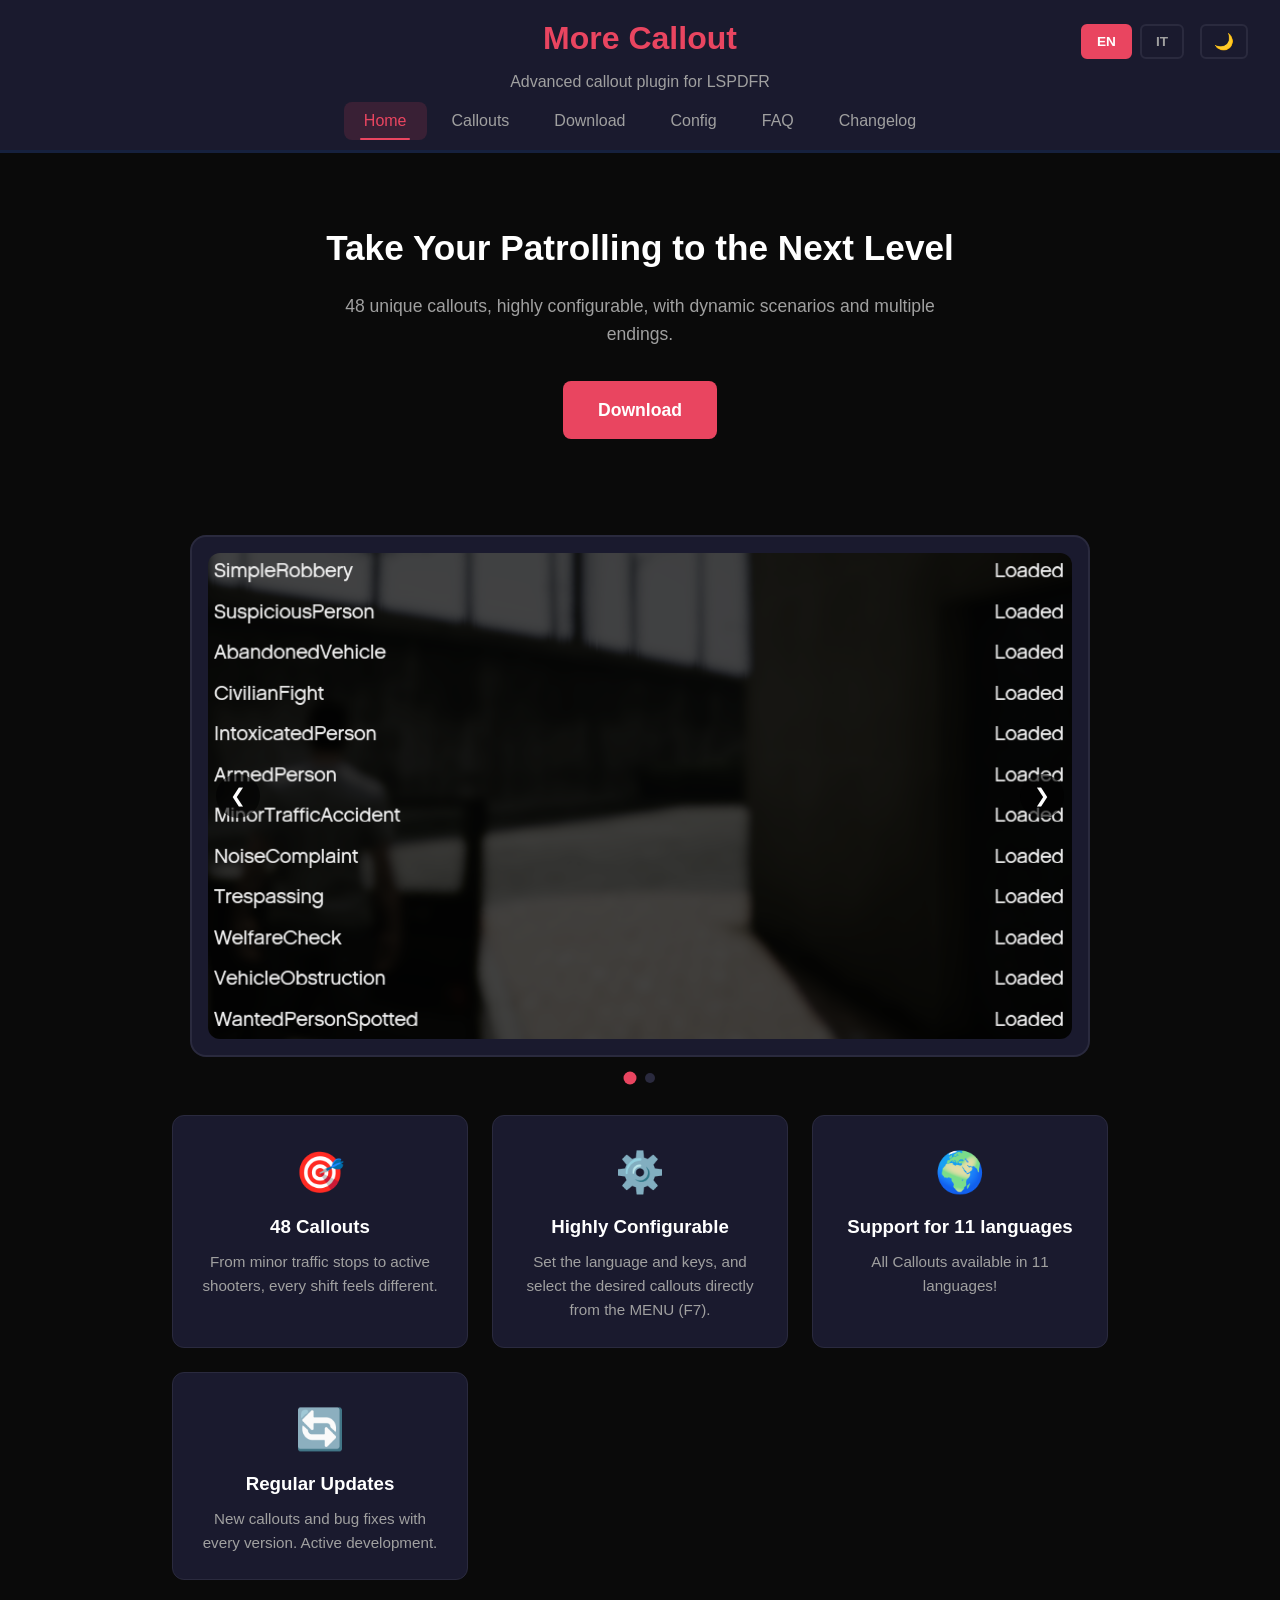
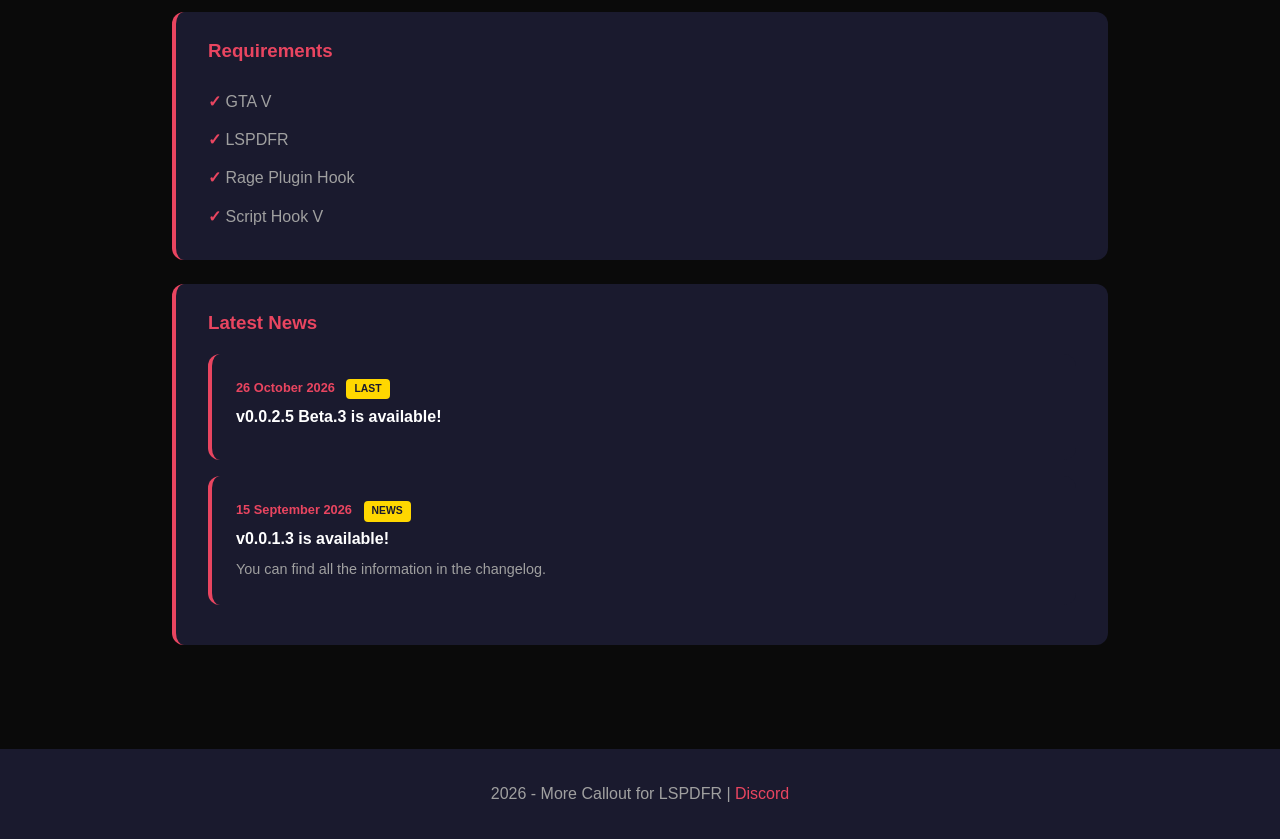
==== commit 33d67b5a: "Update index.html" ====
--- a/index.html
+++ b/index.html
@@ -762,7 +762,7 @@
 <section id="home" class="section active" style="padding-top: 140px;">
     <div class="hero">
         <h2 data-en="Take Your Patrolling to the Next Level" data-it="Porta il Tuo Pattugliamento al Livello Successivo">Take Your Patrolling to the Next Level</h2>
-        <p data-en="31 unique callouts, highly configurable, with dynamic scenarios and multiple endings." data-it="31 callout unici, altamente configurabili, con scenari dinamici e finali multipli.">38 unique callouts, highly configurable, with dynamic scenarios and multiple endings.</p>
+        <p data-en="31 unique callouts, highly configurable, with dynamic scenarios and multiple endings." data-it="31 callout unici, altamente configurabili, con scenari dinamici e finali multipli.">48 unique callouts, highly configurable, with dynamic scenarios and multiple endings.</p>
         <a href="#download" class="btn-download" onclick="showSection('download', document.querySelector('.nav-btn[onclick*=download]')); return false;" data-en="Download" data-it="Scarica">Download</a>
     </div>
 
@@ -781,7 +781,7 @@
     <div class="features-grid">
         <div class="feature-box reveal">
             <div class="icon">🎯</div>
-            <h3 data-en="20 Callouts" data-it="20 Callout">38 Callouts</h3>
+            <h3 data-en="20 Callouts" data-it="20 Callout">48 Callouts</h3>
             <p data-en="From minor traffic stops to active shooters, every shift feels different." data-it="Da semplici fermate a sparatorie, ogni turno e diverso.">From minor traffic stops to active shooters, every shift feels different.</p>
         </div>
         <div class="feature-box reveal">
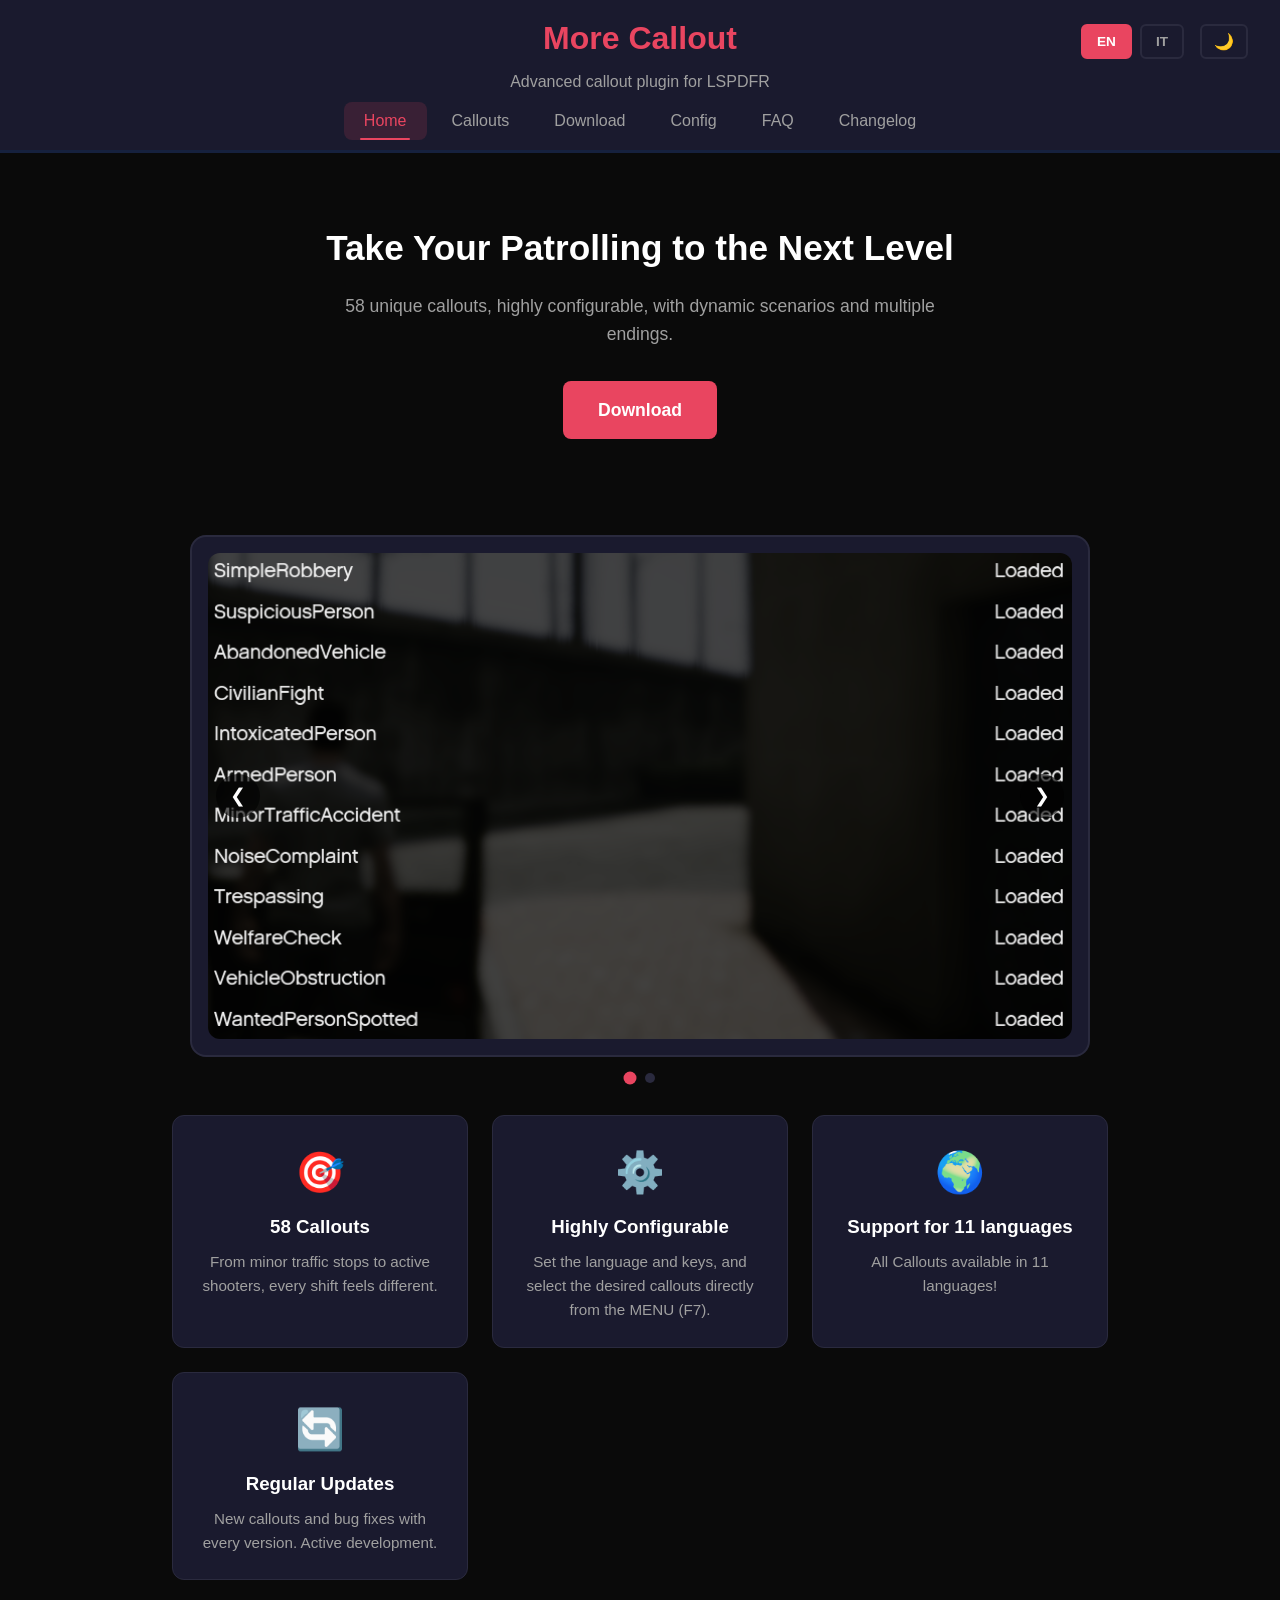
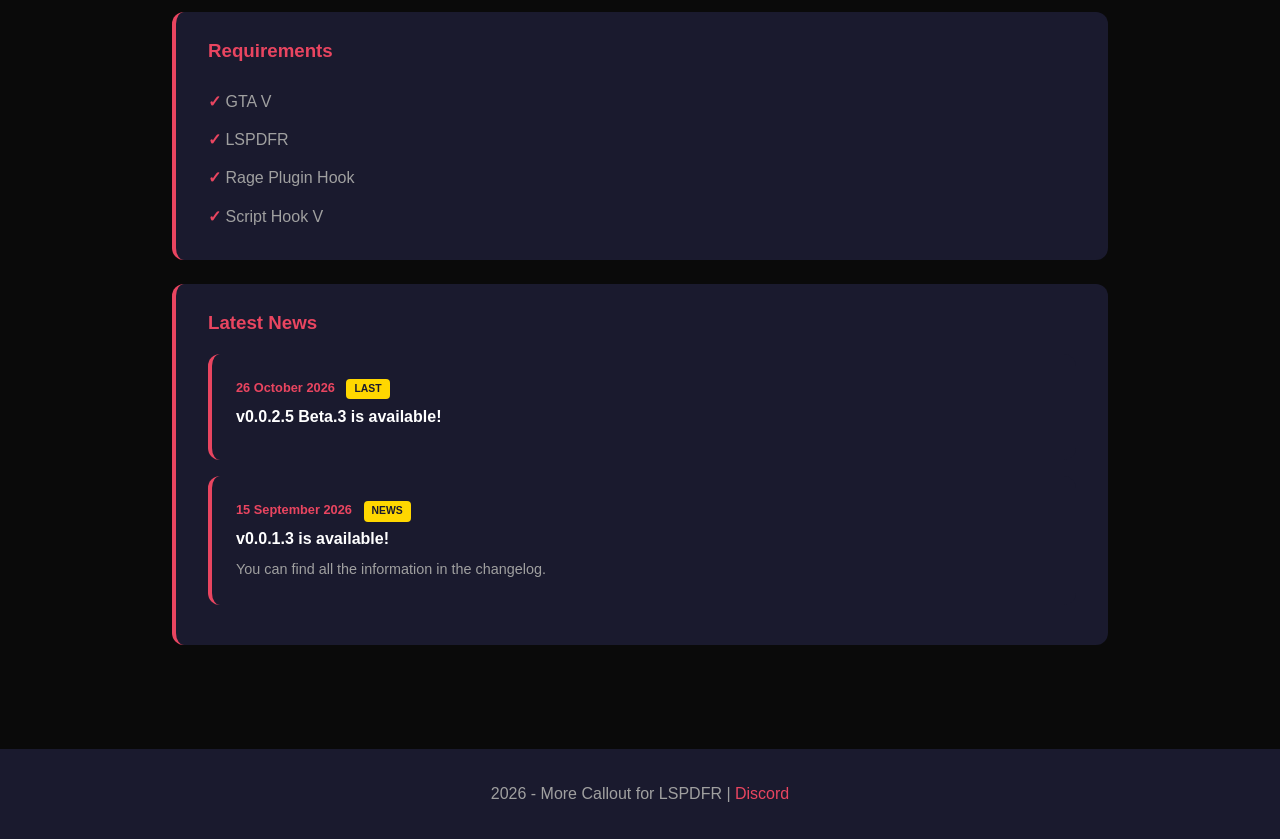
==== commit 9ab67c14: "Update callout counts from 48 to 58" ====
--- a/index.html
+++ b/index.html
@@ -762,7 +762,7 @@
 <section id="home" class="section active" style="padding-top: 140px;">
     <div class="hero">
         <h2 data-en="Take Your Patrolling to the Next Level" data-it="Porta il Tuo Pattugliamento al Livello Successivo">Take Your Patrolling to the Next Level</h2>
-        <p data-en="31 unique callouts, highly configurable, with dynamic scenarios and multiple endings." data-it="31 callout unici, altamente configurabili, con scenari dinamici e finali multipli.">48 unique callouts, highly configurable, with dynamic scenarios and multiple endings.</p>
+        <p data-en="31 unique callouts, highly configurable, with dynamic scenarios and multiple endings." data-it="31 callout unici, altamente configurabili, con scenari dinamici e finali multipli.">58 unique callouts, highly configurable, with dynamic scenarios and multiple endings.</p>
         <a href="#download" class="btn-download" onclick="showSection('download', document.querySelector('.nav-btn[onclick*=download]')); return false;" data-en="Download" data-it="Scarica">Download</a>
     </div>
 
@@ -781,7 +781,7 @@
     <div class="features-grid">
         <div class="feature-box reveal">
             <div class="icon">🎯</div>
-            <h3 data-en="20 Callouts" data-it="20 Callout">48 Callouts</h3>
+            <h3 data-en="20 Callouts" data-it="20 Callout">58 Callouts</h3>
             <p data-en="From minor traffic stops to active shooters, every shift feels different." data-it="Da semplici fermate a sparatorie, ogni turno e diverso.">From minor traffic stops to active shooters, every shift feels different.</p>
         </div>
         <div class="feature-box reveal">
@@ -835,7 +835,7 @@
 <section id="callouts" class="section" style="padding-top: 140px;">
     <div class="summary-box">
         <h3 data-en="Total Available Callouts" data-it="Totale Chiamate Disponibili">Total Available Callouts</h3>
-        <div class="total">48</div>
+        <div class="total">58</div>
     </div>
 
     <!-- SEARCH BAR -->
@@ -846,7 +846,7 @@
     </div>
 
     <div class="category reveal">
-        <h2>📋 <span data-en="Active Callouts" data-it="Chiamate Attive">Active Callouts</span> <span class="count">48</span></h2>
+        <h2>📋 <span data-en="Active Callouts" data-it="Chiamate Attive">Active Callouts</span> <span class="count">58</span></h2>
         
 <div class="callout"><div class="callout-icon">📌</div><div class="callout-content"><div class="callout-name">Hit and Run <span style="color: #ffd700; font-weight: bold;">LAST</span></div><div class="callout-desc" data-en="A driver causes an accident and flees the scene. Provide first aid to the victim, collect witness testimonies, and search for the suspect vehicle." data-it="Un automobilista provoca un incidente e fugge. Soccorri il ferito, raccogli la testimonianza e cerca il veicolo responsabile.">A driver causes an accident and flees the scene. Provide first aid to the victim, collect witness testimonies, and search for the suspect vehicle.</div></div></div>
 <div class="callout"><div class="callout-icon">📌</div><div class="callout-content"><div class="callout-name">Burglary Alarm <span style="color: #ffd700; font-weight: bold;">LAST</span></div><div class="callout-desc" data-en="Respond to a triggered burglary alarm. Inspect entrances and question anyone on scene—it could be a false alarm, the property owner, or a burglar." data-it="Intervieni per un allarme antifurto. Controlla gli accessi e le persone presenti: potrebbe essere un falso allarme, il proprietario oppure un ladro.">Respond to a triggered burglary alarm. Inspect entrances and question anyone on scene—it could be a false alarm, the property owner, or a burglar.</div></div></div>
@@ -915,18 +915,18 @@
     <div id="download-stable" class="download-panel active">
         <div class="download-card stable">
             <div class="download-card-header">
-                <span class="download-version">v0.0.2.5</span>
+                <span class="download-version">v0.0.2.6</span>
                 <span class="download-badge stable" data-en="STABLE" data-it="STABILE">STABLE</span>
             </div>
-            <div class="download-meta" data-en="Released on 27 October 2026 - 48 callouts - Full support guaranteed" data-it="Rilasciata il 27 Ottobre 2026 - 48 chiamate - Supporto completo garantito">Released on 27 October 2026 - 48 callouts - Full support guaranteed</div>
+            <div class="download-meta" data-en="Released on 9 November 2026 - 58 callouts - Full support guaranteed" data-it="Rilasciata il 9 Novembre 2026 - 58 chiamate - Supporto completo garantito">Released on 9 November 2026 - 58 callouts - Full support guaranteed</div>
             <ul class="file-list">
                 <li class="file-item">
                     <span class="file-name"><span class="file-icon">&#128230;</span> MoreCallout.dll</span>
-                    <span class="file-size">1842 KB</span>
+                    <span class="file-size">2047 KB</span>
                 </li>
                 <li class="file-item">
                     <span class="file-name"><span class="file-icon">&#128193;</span> MoreCallout</span>
-                    <span class="file-size">660 MB</span>
+                    <span class="file-size">871 MB</span>
                 </li>
                 <li class="file-item">
                     <span class="file-name"><span class="file-icon">&#128196;</span> README.txt</span>
@@ -946,18 +946,18 @@
         <div class="download-grid">
             <div class="download-card beta">
                 <div class="download-card-header">
-                    <span class="download-version">v0.0.2.6-beta.1</span>
+                    <span class="download-version">v0.0.2.6-beta.2</span>
                     <span class="download-badge beta">BETA</span>
                 </div>
-                <div class="download-meta" data-en="Released October 29, 2026 - 49 callouts - Testing phase" data-it="Rilasciata 29 Ottobre 2026 - 49 callout - Fase di test">Released October 29, 2026 - 49 callouts - Testing phase</div>
+                <div class="download-meta" data-en="Released November 2, 2026 - 49 callouts - Testing phase" data-it="Rilasciata 2 Novembre 2026 - 49 callout - Fase di test">Released November 2, 2026 - 49 callouts - Testing phase</div>
                 <ul class="file-list">
                     <li class="file-item">
                         <span class="file-name"><span class="file-icon">&#128230;</span> MoreCallout.dll</span>
-                        <span class="file-size">1886 KB</span>
+                        <span class="file-size">1900 KB</span>
                     </li>
                     <li class="file-item">
                         <span class="file-name"><span class="file-icon">&#128193;</span> MoreCallout</span>
-                        <span class="file-size">703 MB</span>
+                        <span class="file-size">712 MB</span>
                     </li>
                     <li class="file-item">
                     <span class="file-name"><span class="file-icon">&#128196;</span> README.txt</span>
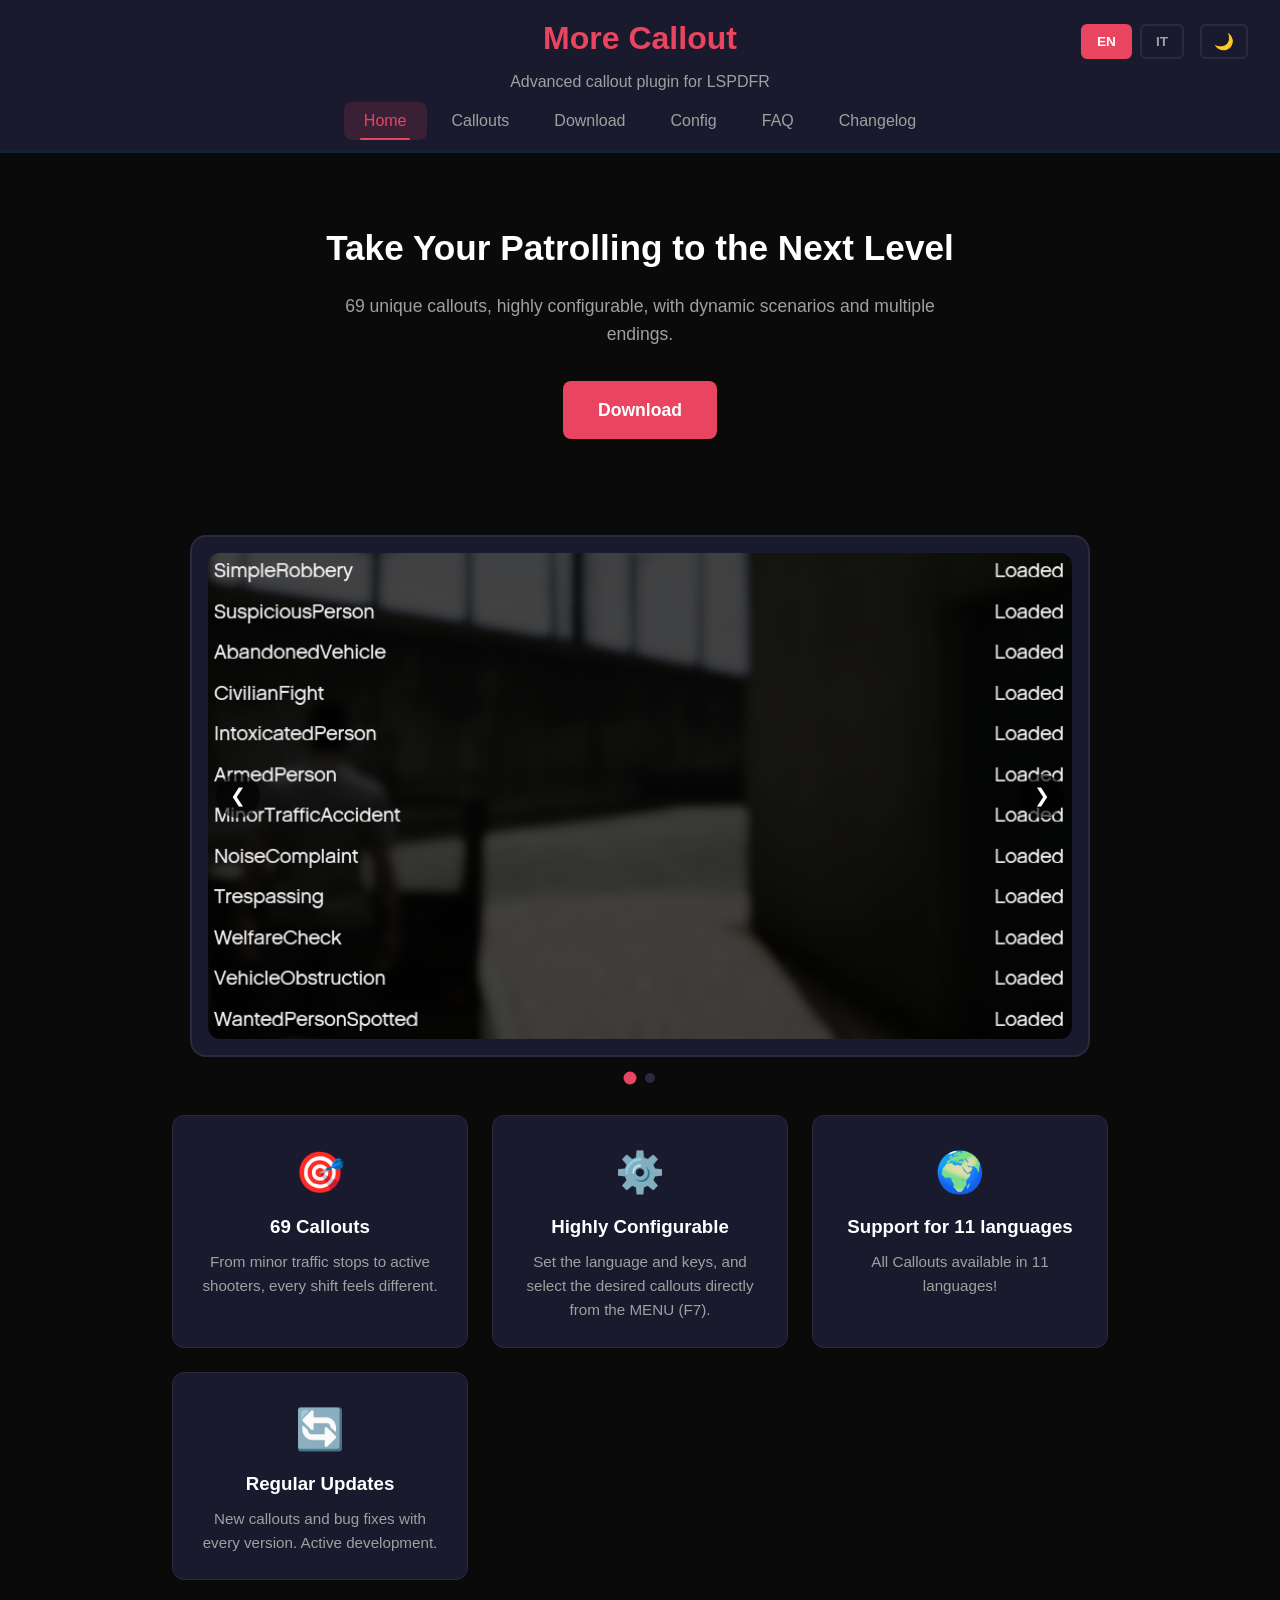
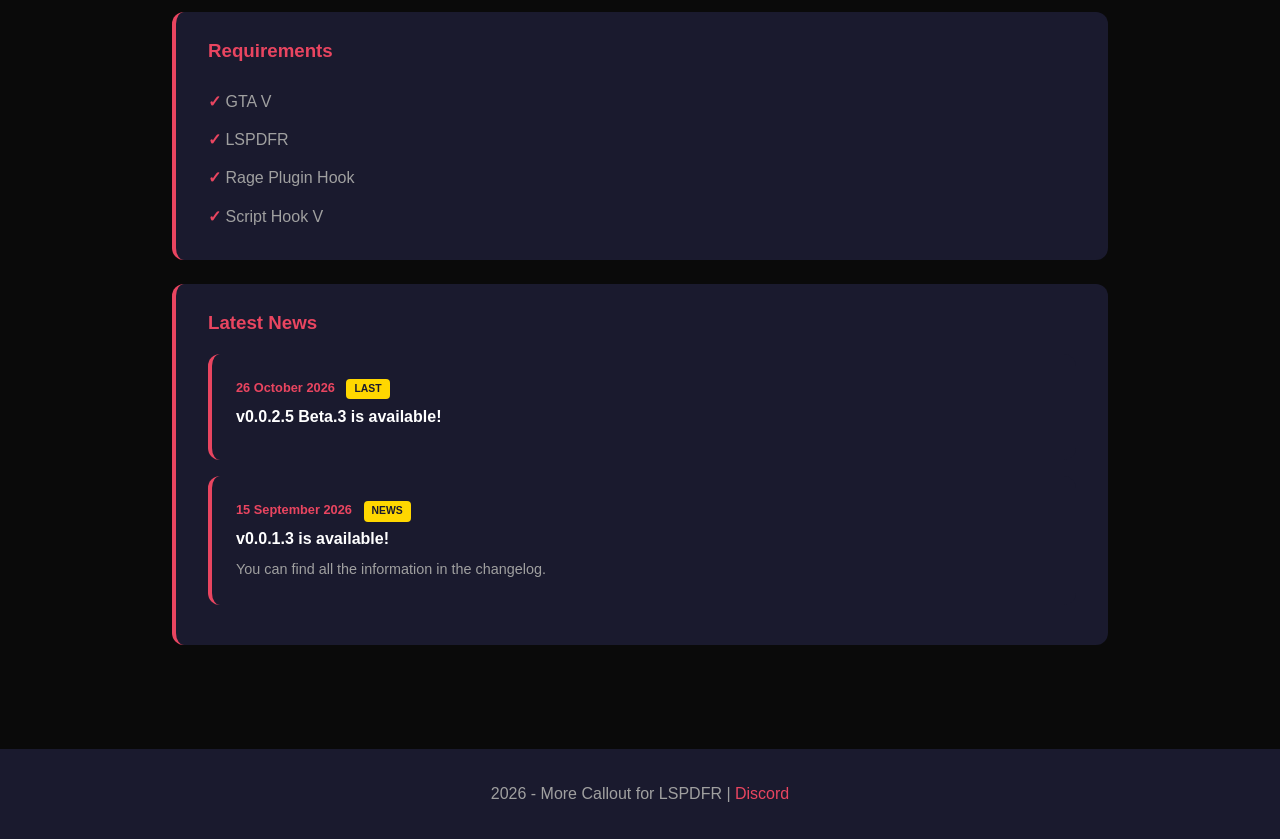
==== commit e48d8078: "Update callout counts and version information" ====
--- a/index.html
+++ b/index.html
@@ -762,7 +762,7 @@
 <section id="home" class="section active" style="padding-top: 140px;">
     <div class="hero">
         <h2 data-en="Take Your Patrolling to the Next Level" data-it="Porta il Tuo Pattugliamento al Livello Successivo">Take Your Patrolling to the Next Level</h2>
-        <p data-en="31 unique callouts, highly configurable, with dynamic scenarios and multiple endings." data-it="31 callout unici, altamente configurabili, con scenari dinamici e finali multipli.">58 unique callouts, highly configurable, with dynamic scenarios and multiple endings.</p>
+        <p data-en="31 unique callouts, highly configurable, with dynamic scenarios and multiple endings." data-it="31 callout unici, altamente configurabili, con scenari dinamici e finali multipli.">69 unique callouts, highly configurable, with dynamic scenarios and multiple endings.</p>
         <a href="#download" class="btn-download" onclick="showSection('download', document.querySelector('.nav-btn[onclick*=download]')); return false;" data-en="Download" data-it="Scarica">Download</a>
     </div>
 
@@ -781,7 +781,7 @@
     <div class="features-grid">
         <div class="feature-box reveal">
             <div class="icon">🎯</div>
-            <h3 data-en="20 Callouts" data-it="20 Callout">58 Callouts</h3>
+            <h3 data-en="20 Callouts" data-it="20 Callout">69 Callouts</h3>
             <p data-en="From minor traffic stops to active shooters, every shift feels different." data-it="Da semplici fermate a sparatorie, ogni turno e diverso.">From minor traffic stops to active shooters, every shift feels different.</p>
         </div>
         <div class="feature-box reveal">
@@ -915,18 +915,18 @@
     <div id="download-stable" class="download-panel active">
         <div class="download-card stable">
             <div class="download-card-header">
-                <span class="download-version">v0.0.2.6</span>
+                <span class="download-version">v0.0.2.7</span>
                 <span class="download-badge stable" data-en="STABLE" data-it="STABILE">STABLE</span>
             </div>
-            <div class="download-meta" data-en="Released on 9 November 2026 - 58 callouts - Full support guaranteed" data-it="Rilasciata il 9 Novembre 2026 - 58 chiamate - Supporto completo garantito">Released on 9 November 2026 - 58 callouts - Full support guaranteed</div>
+            <div class="download-meta" data-en="Released on 11 November 2026 - 69 callouts - Full support guaranteed" data-it="Rilasciata il 11 Novembre 2026 - 69 chiamate - Supporto completo garantito">Released on 11 November 2026 - 69 callouts - Full support guaranteed</div>
             <ul class="file-list">
                 <li class="file-item">
                     <span class="file-name"><span class="file-icon">&#128230;</span> MoreCallout.dll</span>
-                    <span class="file-size">2047 KB</span>
+                    <span class="file-size">2036 KB</span>
                 </li>
                 <li class="file-item">
                     <span class="file-name"><span class="file-icon">&#128193;</span> MoreCallout</span>
-                    <span class="file-size">871 MB</span>
+                    <span class="file-size">1.13 GB</span>
                 </li>
                 <li class="file-item">
                     <span class="file-name"><span class="file-icon">&#128196;</span> README.txt</span>
